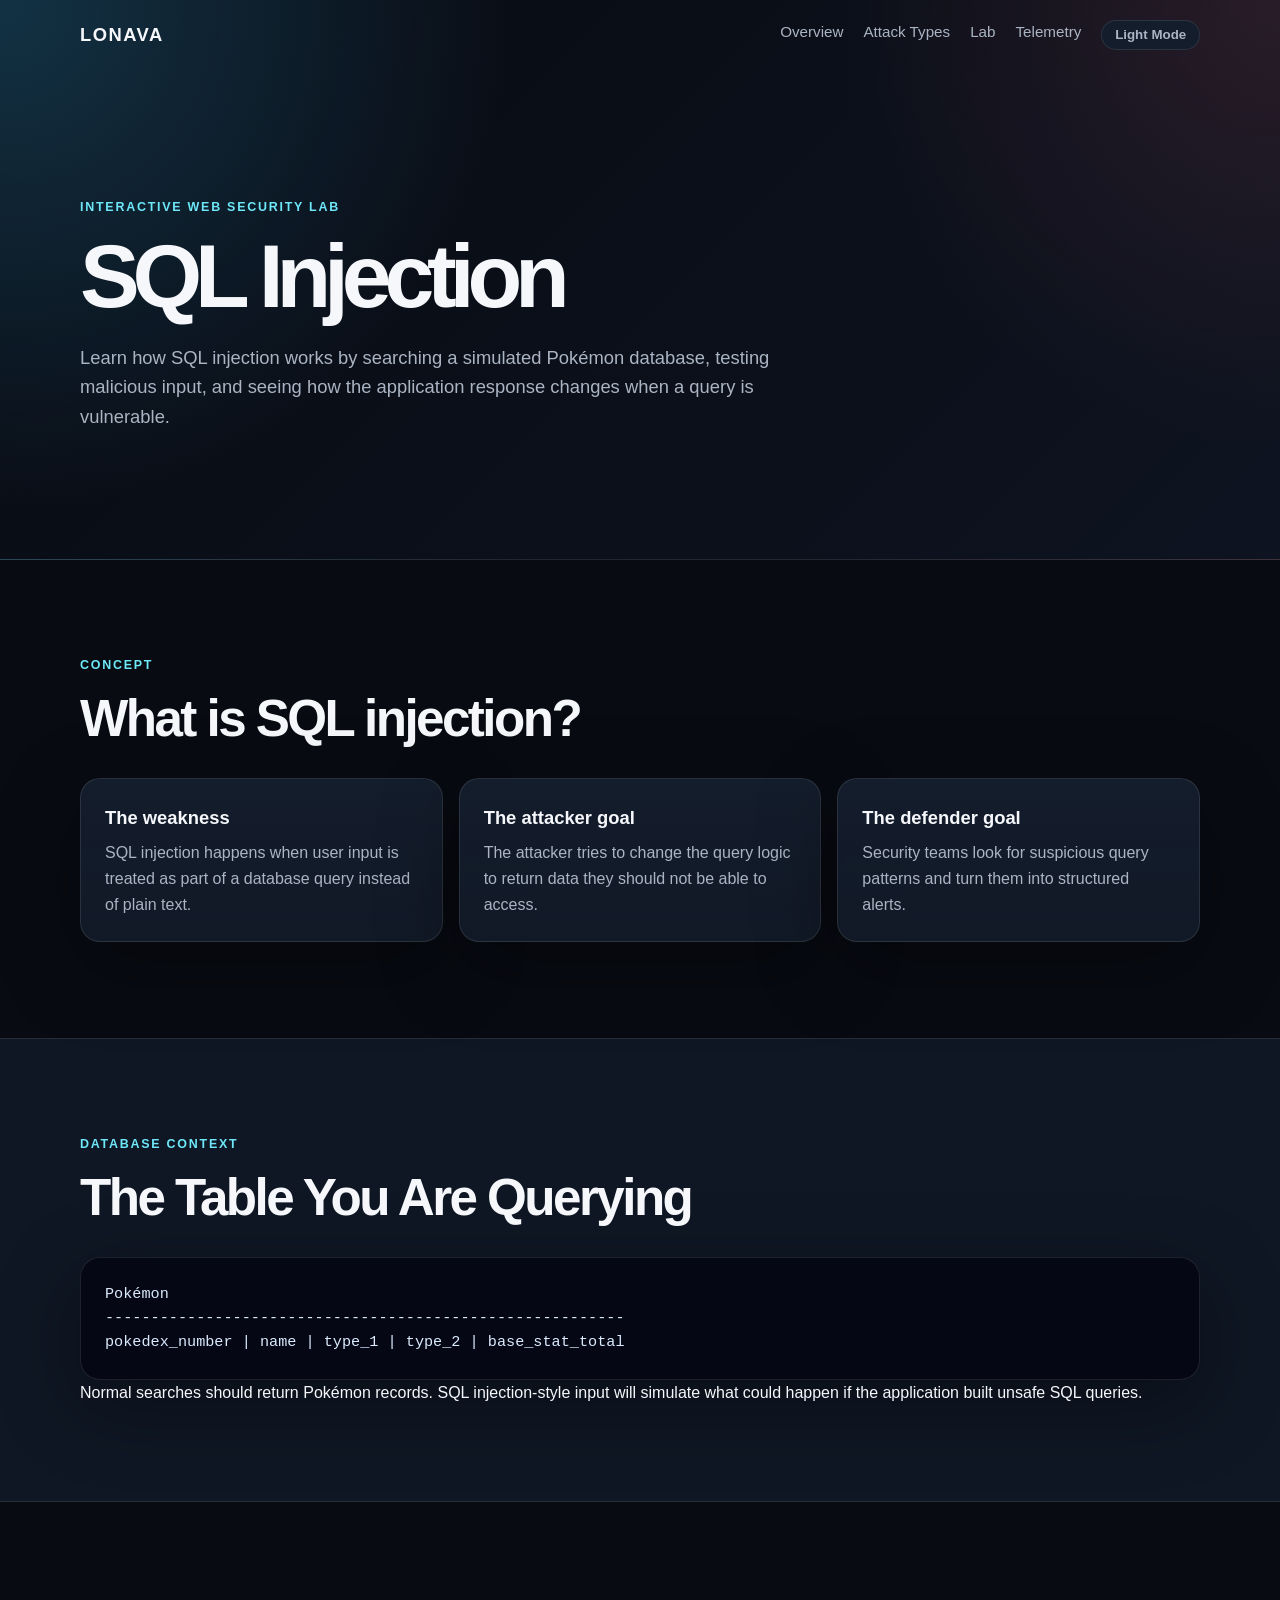
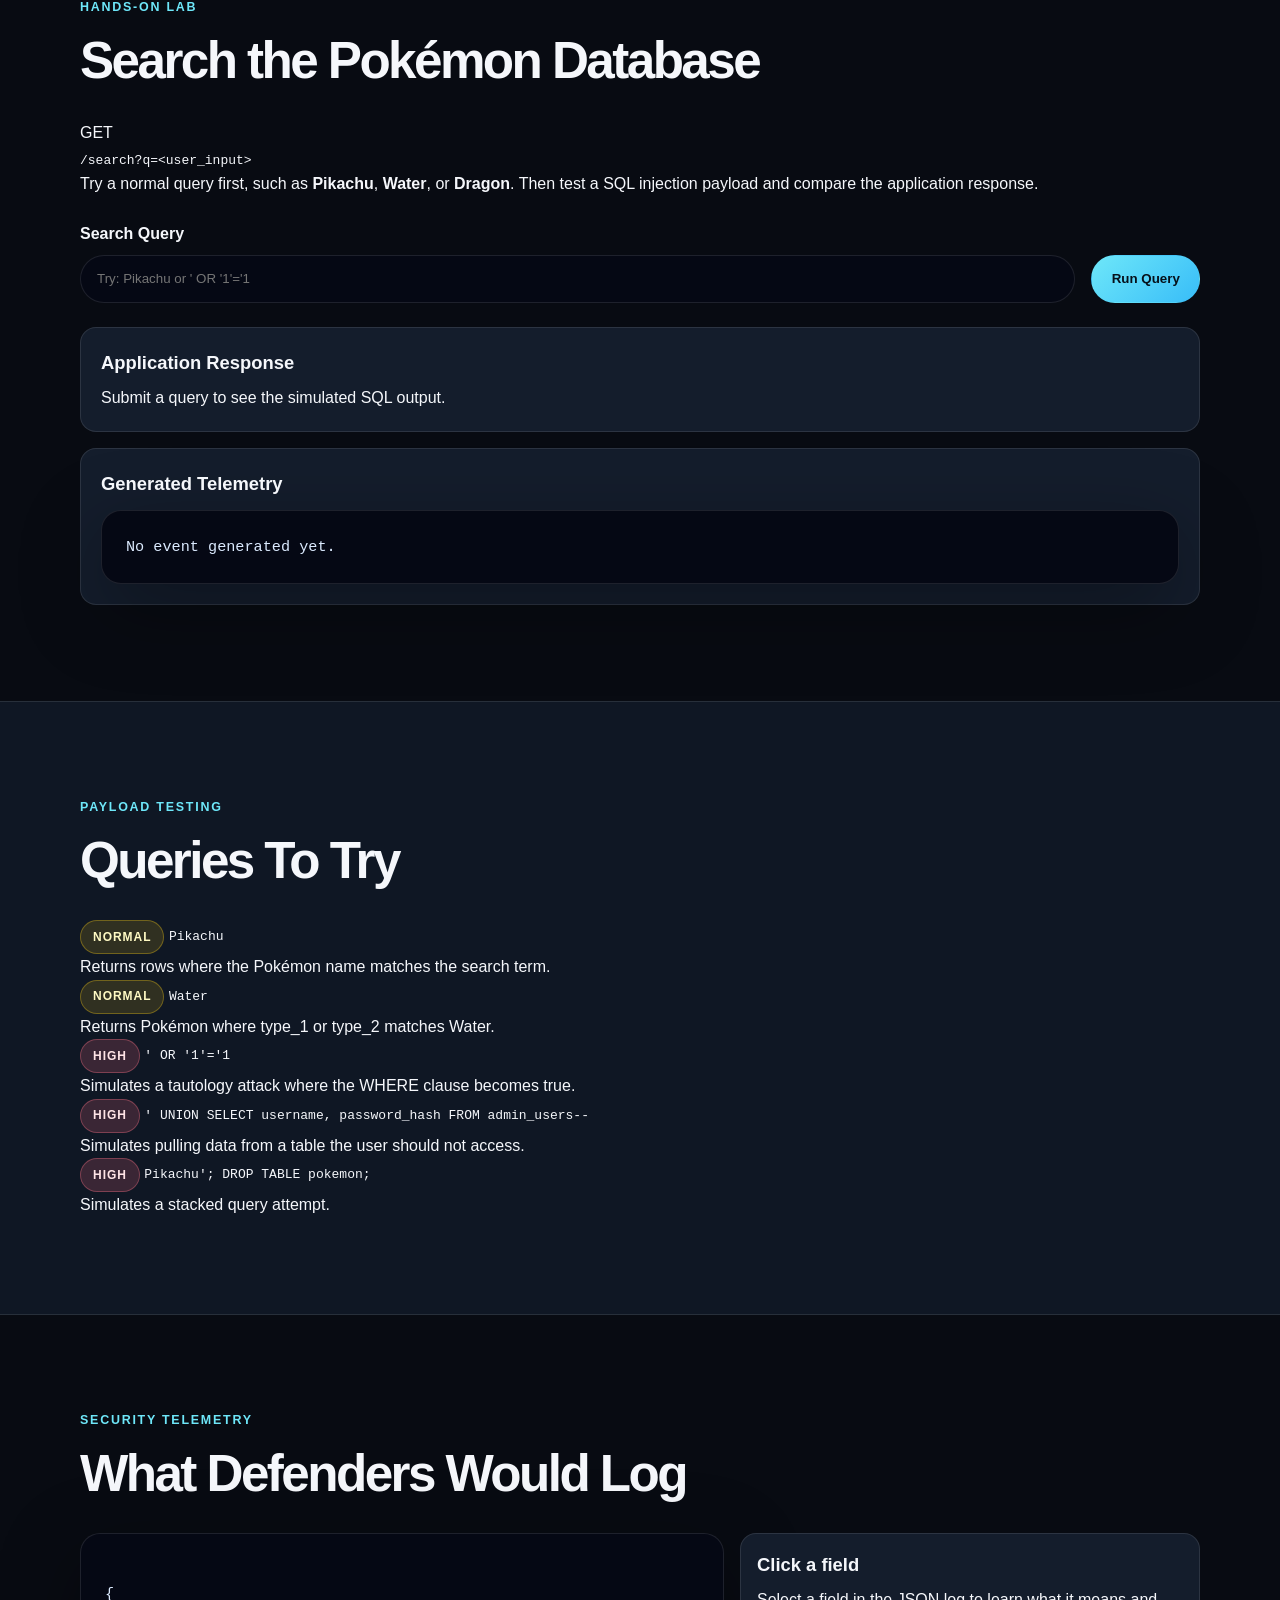
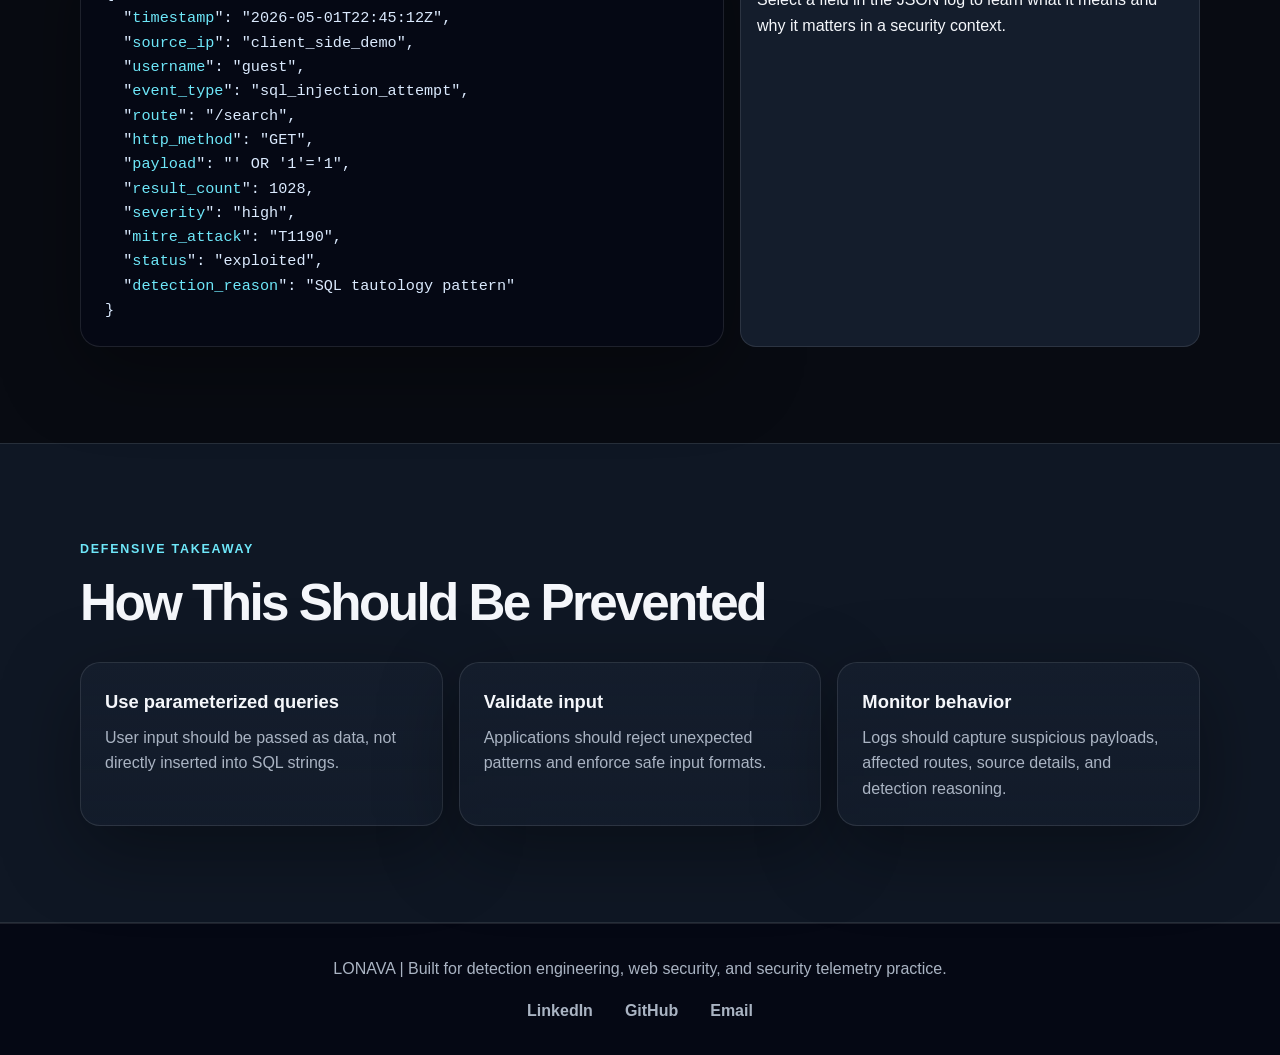
==== attacks/sql-injection.html @ 292afefc "fix: light mode changes for cards, site header and sql injection page" ====
<!DOCTYPE html>
<html lang="en">
<head>
  <meta charset="UTF-8" />
  <meta name="viewport" content="width=device-width, initial-scale=1.0" />
  <title>SQL Injection Lab</title>
  <link rel="stylesheet" href="../style.css" />
</head>
<body>
<header class="site-header attack-page-header">
  <nav class="navbar">
    <a class="logo" href="../index.html">LONAVA</a>

    <div class="nav-links">
      <a href="../index.html#overview">Overview</a>

      <div class="dropdown">
        <span class="dropdown-toggle">Attack Types</span>

        <div class="dropdown-menu">
          <a href="sql-injection.html">SQL Injection</a>
          <a href="xss.html">XSS</a>
          <a href="brute-force.html">Brute Force</a>
          <a href="path-traversal.html">Path Traversal</a>
        </div>
      </div>

      <a href="#lab">Lab</a>
      <a href="#telemetry">Telemetry</a>

      <button id="theme-toggle" class="theme-toggle" type="button">
        Light Mode
      </button>
    </div>
  </nav>

  <section class="hero attack-hero">
    <p class="eyebrow">Interactive Web Security Lab</p>
    <h1>SQL Injection</h1>
    <p class="hero-text">
      Learn how SQL injection works by searching a simulated Pokémon database, testing malicious input, and seeing how the application response changes when a query is vulnerable.
    </p>
  </section>
</header>

<main>
  <section class="section">
    <div class="section-heading">
      <p class="eyebrow">Concept</p>
      <h2>What is SQL injection?</h2>
    </div>

    <div class="card-grid three-columns">
      <article class="card">
        <h3>The weakness</h3>
        <p>
          SQL injection happens when user input is treated as part of a database query instead of plain text.
        </p>
      </article>

      <article class="card">
        <h3>The attacker goal</h3>
        <p>
          The attacker tries to change the query logic to return data they should not be able to access.
        </p>
      </article>

      <article class="card">
        <h3>The defender goal</h3>
        <p>
          Security teams look for suspicious query patterns and turn them into structured alerts.
        </p>
      </article>
    </div>
  </section>

  <section class="section dark-section">
    <div class="section-heading">
      <p class="eyebrow">Database Context</p>
      <h2>The Table You Are Querying</h2>
    </div>

    <pre class="code-block"><code>Pokémon 
---------------------------------------------------------
pokedex_number | name | type_1 | type_2 | base_stat_total</code></pre>

    <p class="panel-text">
      Normal searches should return Pokémon records. SQL injection-style input will simulate what could happen if the application built unsafe SQL queries.
    </p>
  </section>

  <section id="lab" class="section">
    <div class="section-heading">
      <p class="eyebrow">Hands-On Lab</p>
      <h2>Search the Pokémon Database</h2>
    </div>

    <div class="lab-panel interactive-lab">
      <div class="endpoint-card">
        <p class="endpoint-label">GET</p>
        <code>/search?q=&lt;user_input&gt;</code>
      </div>

      <p class="panel-text">
        Try a normal query first, such as <strong>Pikachu</strong>, <strong>Water</strong>, or <strong>Dragon</strong>. Then test a SQL injection payload and compare the application response.
      </p>

      <form id="sql-lab-form" class="lab-form">
        <label for="sql-input">Search Query</label>

        <div class="lab-input-row">
          <input id="sql-input" type="text" placeholder="Try: Pikachu or ' OR '1'='1" autocomplete="off" />
          <button class="button primary" type="submit">Run Query</button>
        </div>
      </form>

      <div class="lab-results">
        <div class="result-card">
          <h3>Application Response</h3>
          <p id="app-response">Submit a query to see the simulated SQL output.</p>
        </div>

        <div class="result-card">
          <h3>Generated Telemetry</h3>
          <pre class="code-block mini-code"><code id="generated-log">No event generated yet.</code></pre>
        </div>
      </div>
    </div>
  </section>

  <section id="payloads" class="section dark-section">
    <div class="section-heading">
      <p class="eyebrow">Payload Testing</p>
      <h2>Queries To Try</h2>
    </div>

    <div class="payload-grid">
      <div class="payload-card">
        <span class="severity medium">Normal</span>
        <code>Pikachu</code>
        <p>Returns rows where the Pokémon name matches the search term.</p>
      </div>

      <div class="payload-card">
        <span class="severity medium">Normal</span>
        <code>Water</code>
        <p>Returns Pokémon where type_1 or type_2 matches Water.</p>
      </div>

      <div class="payload-card">
        <span class="severity high">High</span>
        <code>' OR '1'='1</code>
        <p>Simulates a tautology attack where the WHERE clause becomes true.</p>
      </div>

      <div class="payload-card">
        <span class="severity high">High</span>
        <code>' UNION SELECT username, password_hash FROM admin_users--</code>
        <p>Simulates pulling data from a table the user should not access.</p>
      </div>

      <div class="payload-card">
        <span class="severity high">High</span>
        <code>Pikachu'; DROP TABLE pokemon;</code>
        <p>Simulates a stacked query attempt.</p>
      </div>
    </div>
  </section>

  <section id="telemetry" class="section">
    <div class="section-heading">
      <p class="eyebrow">Security Telemetry</p>
      <h2>What Defenders Would Log</h2>
    </div>

    <div class="interactive-log">
  <pre class="code-block"><code id="log-view">
{
  "<span class="log-field" data-field="timestamp">timestamp</span>": "2026-05-01T22:45:12Z",
  "<span class="log-field" data-field="source_ip">source_ip</span>": "client_side_demo",
  "<span class="log-field" data-field="username">username</span>": "guest",
  "<span class="log-field" data-field="event_type">event_type</span>": "sql_injection_attempt",
  "<span class="log-field" data-field="route">route</span>": "/search",
  "<span class="log-field" data-field="http_method">http_method</span>": "GET",
  "<span class="log-field" data-field="payload">payload</span>": "' OR '1'='1",
  "<span class="log-field" data-field="result_count">result_count</span>": 1028,
  "<span class="log-field" data-field="severity">severity</span>": "high",
  "<span class="log-field" data-field="mitre_attack">mitre_attack</span>": "T1190",
  "<span class="log-field" data-field="status">status</span>": "exploited",
  "<span class="log-field" data-field="detection_reason">detection_reason</span>": "SQL tautology pattern"
}
</code></pre>

  <div class="log-explainer">
    <h3 id="field-title">Click a field</h3>
    <p id="field-description">
      Select a field in the JSON log to learn what it means and why it matters in a security context.
    </p>
  </div>
</div>
</section>

  <section class="section dark-section">
    <div class="section-heading">
      <p class="eyebrow">Defensive Takeaway</p>
      <h2>How This Should Be Prevented</h2>
    </div>

    <div class="card-grid three-columns">
      <article class="card">
        <h3>Use parameterized queries</h3>
        <p>
          User input should be passed as data, not directly inserted into SQL strings.
        </p>
      </article>

      <article class="card">
        <h3>Validate input</h3>
        <p>
          Applications should reject unexpected patterns and enforce safe input formats.
        </p>
      </article>

      <article class="card">
        <h3>Monitor behavior</h3>
        <p>
          Logs should capture suspicious payloads, affected routes, source details, and detection reasoning.
        </p>
      </article>
    </div>
  </section>
</main>

  <footer class="footer">
    <div class="footer-content">
      <p>LONAVA | Built for detection engineering, web security, and security telemetry practice.</p>

      <div class="footer-links">
        <a href="https://www.linkedin.com/in/YOUR-LINKEDIN" target="_blank">LinkedIn</a>
        <a href="https://github.com/YOUR-GITHUB" target="_blank">GitHub</a>
        <a href="mailto:YOUR-EMAIL@example.com">Email</a>
      </div>
    </div>
  </footer>
<script src="../data/pokemon-db.js"></script>
<script src="../js/sql-injection.js"></script>
<script src="../js/theme-toggle.js"></script>
</body>
</html>
---- style.css ----
/*
  PJMSCode GitHub Pages Stylesheet
  This file controls the visual design for the static project website.
  Place this file in the same folder as index.html and name it style.css.
*/

:root {
  --bg-main: #080b12;
  --bg-section: #0f1724;
  --bg-card: #141d2c;
  --bg-card-soft: #192437;
  --text-main: #f5f7fb;
  --text-muted: #aab4c3;
  --accent: #6ee7f9;
  --accent-strong: #38bdf8;
  --danger: #fb7185;
  --warning: #facc15;
  --success: #4ade80;
  --border: rgba(255, 255, 255, 0.1);
  --shadow: 0 24px 80px rgba(0, 0, 0, 0.35);
}

* {
  box-sizing: border-box;
  margin: 0;
  padding: 0;
}

html {
  scroll-behavior: smooth;
}

body {
  font-family: Inter, Arial, sans-serif;
  background: var(--bg-main);
  color: var(--text-main);
  line-height: 1.6;
}

a {
  color: inherit;
  text-decoration: none;
}

.site-header {
  background:
    radial-gradient(circle at top left, rgba(56, 189, 248, 0.22), transparent 32rem),
    radial-gradient(circle at top right, rgba(251, 113, 133, 0.12), transparent 28rem),
    linear-gradient(135deg, #080b12 0%, #0d1320 100%);
  border-bottom: 1px solid var(--border);
}

.navbar {
  width: min(1120px, calc(100% - 2rem));
  margin: 0 auto;
  padding: 1.25rem 0;
  display: flex;
  align-items: center;
  justify-content: space-between;
}

.logo {
  font-size: 1.15rem;
  font-weight: 800;
  letter-spacing: 0.08em;
}

.nav-links {
  display: flex;
  gap: 1.25rem;
  color: var(--text-muted);
  font-size: 0.95rem;
}

.nav-links a {
  transition: color 0.2s ease;
}

.nav-links a:hover {
  color: var(--accent);
}

/* Dropdown container */
.dropdown {
  position: relative;
  cursor: pointer;
}

/* The visible text */
.dropdown-toggle {
  color: var(--text-muted);
  font-size: 0.95rem;
  transition: color 0.2s ease;
}

.dropdown:hover .dropdown-toggle {
  color: var(--accent);
}

/* Hidden menu */
.dropdown-menu {
  position: absolute;
  top: 120%;
  left: 0;
  background: var(--bg-card);
  border: 1px solid var(--border);
  border-radius: 0.75rem;
  box-shadow: var(--shadow);
  padding: 0.5rem 0;
  min-width: 200px;

  opacity: 0;
  pointer-events: none;
  transform: translateY(10px);
  transition: all 0.2s ease;
}

/* Show on hover */
.dropdown:hover .dropdown-menu {
  opacity: 1;
  pointer-events: auto;
  transform: translateY(0);
}

/* Links inside dropdown */
.dropdown-menu a {
  display: block;
  padding: 0.6rem 1rem;
  color: var(--text-muted);
  transition: background 0.2s ease, color 0.2s ease;
}

.dropdown-menu a:hover {
  background: var(--bg-card-soft);
  color: var(--accent);
}

.lab-form {
  margin-top: 1.5rem;
}

.lab-form label {
  display: block;
  margin-bottom: 0.5rem;
  color: var(--text-main);
  font-weight: 700;
}

.lab-input-row {
  display: flex;
  gap: 1rem;
}

.lab-input-row input {
  flex: 1;
  padding: 0.9rem 1rem;
  border-radius: 999px;
  border: 1px solid var(--border);
  background: #050814;
  color: var(--text-main);
}

.lab-results {
  display: grid;
  grid-template-columns: 1fr 1.4fr;
  gap: 1rem;
  margin-top: 1.5rem;
}

.result-card {
  padding: 1.25rem;
  border: 1px solid var(--border);
  border-radius: 1rem;
  background: var(--bg-card);
}

.lab-results {
  display: flex;
  flex-direction: column;
  gap: 1rem;
  margin-top: 1.5rem;
}

.result-card {
  padding: 1.25rem;
  border: 1px solid var(--border);
  border-radius: 1rem;
  background: var(--bg-card);
}

.result-card:first-child {
  max-height: 32rem;
  overflow-y: auto;
}

.fake-query {
  margin: 1rem 0;
  padding: 0.85rem 1rem;
  border-radius: 0.75rem;
  background: #050814;
  color: #dbeafe;
  font-family: Consolas, Monaco, monospace;
  font-size: 0.9rem;
  overflow-x: auto;
}

.sql-output {
  margin-top: 1rem;
  overflow-x: auto;
}

.sql-table-name {
  color: var(--accent);
  font-weight: 700;
  margin-bottom: 0.5rem;
}

.sql-output table {
  width: 100%;
  border-collapse: collapse;
  font-size: 0.9rem;
}

.sql-output th,
.sql-output td {
  padding: 0.75rem;
  border: 1px solid var(--border);
  text-align: left;
}

.sql-output th {
  color: var(--accent);
  background: #050814;
}

.sql-output td {
  color: var(--text-muted);
}

.vulnerable-response {
  padding: 1rem;
  border: 1px solid rgba(251, 113, 133, 0.35);
  border-radius: 1rem;
  background: rgba(251, 113, 133, 0.08);
}

.vulnerable-response h3 {
  color: var(--danger);
}

.mini-code {
  margin-top: 0.75rem;
  box-shadow: none;
}

@media (max-width: 700px) {
  .lab-input-row,
  .lab-results {
    grid-template-columns: 1fr;
    flex-direction: column;
  }
}

.hero {
  width: min(1120px, calc(100% - 2rem));
  margin: 0 auto;
  padding: 8rem 0 6rem;
}

.eyebrow {
  color: var(--accent);
  font-weight: 700;
  text-transform: uppercase;
  letter-spacing: 0.14em;
  font-size: 0.78rem;
  margin-bottom: 1rem;
}

h1 {
  max-width: 900px;
  font-size: clamp(2.7rem, 7vw, 5.8rem);
  line-height: 0.95;
  letter-spacing: -0.08em;
  margin-bottom: 1.5rem;
}

h2 {
  font-size: clamp(2rem, 4vw, 3.2rem);
  line-height: 1.05;
  letter-spacing: -0.05em;
}

h3 {
  font-size: 1.15rem;
  margin-bottom: 0.5rem;
}

.hero-text {
  max-width: 720px;
  color: var(--text-muted);
  font-size: 1.15rem;
  margin-bottom: 2rem;
}

.hero-buttons {
  display: flex;
  flex-wrap: wrap;
  gap: 1rem;
}

.button {
  display: inline-flex;
  align-items: center;
  justify-content: center;
  min-height: 3rem;
  padding: 0.85rem 1.2rem;
  border-radius: 999px;
  font-weight: 700;
  border: 1px solid var(--border);
  transition: transform 0.2s ease, border-color 0.2s ease, background 0.2s ease;
}

.button:hover {
  transform: translateY(-2px);
}

.button.primary {
  color: #06101a;
  background: linear-gradient(135deg, var(--accent), var(--accent-strong));
  border-color: transparent;
}

.button.secondary {
  color: var(--text-main);
  background: rgba(255, 255, 255, 0.05);
}

.section {
  width: min(1120px, calc(100% - 2rem));
  margin: 0 auto;
  padding: 6rem 0;
}

.dark-section {
  width: 100%;
  padding-left: max(1rem, calc((100% - 1120px) / 2));
  padding-right: max(1rem, calc((100% - 1120px) / 2));
  background: var(--bg-section);
  border-top: 1px solid var(--border);
  border-bottom: 1px solid var(--border);
}

.section-heading {
  max-width: 760px;
  margin-bottom: 2rem;
}

.card-grid {
  display: grid;
  gap: 1rem;
}

.three-columns {
  grid-template-columns: repeat(3, 1fr);
}

.card,
.attack-item,
.pipeline-step,
.code-block {
  background: linear-gradient(180deg, var(--bg-card), rgba(20, 29, 44, 0.8));
  border: 1px solid var(--border);
  border-radius: 1.25rem;
  box-shadow: var(--shadow);
}

.card {
  padding: 1.5rem;
}

.card p,
.attack-item p,
.pipeline-step p {
  color: var(--text-muted);
}

.attack-list {
  display: grid;
  gap: 1rem;
}

.attack-item {
  display: grid;
  grid-template-columns: 6.5rem 1fr;
  gap: 1.25rem;
  align-items: start;
  padding: 1.25rem;
}


.severity {
  display: inline-flex;
  align-items: center;
  justify-content: center;
  border-radius: 999px;
  padding: 0.4rem 0.75rem;
  font-size: 0.75rem;
  font-weight: 800;
  text-transform: uppercase;
  letter-spacing: 0.08em;
}

.severity.high {
  color: #ffe4e6;
  background: rgba(251, 113, 133, 0.18);
  border: 1px solid rgba(251, 113, 133, 0.35);
}

.severity.medium {
  color: #fef9c3;
  background: rgba(250, 204, 21, 0.14);
  border: 1px solid rgba(250, 204, 21, 0.32);
}

.code-block {
  overflow-x: auto;
  padding: 1.5rem;
  color: #dbeafe;
  background: #050814;
}

.code-block code {
  font-family: Consolas, Monaco, monospace;
  font-size: 0.95rem;
}

.pipeline {
  display: grid;
  grid-template-columns: repeat(4, 1fr);
  gap: 1rem;
}

.pipeline-step {
  padding: 1.4rem;
}

.pipeline-step span {
  display: inline-flex;
  align-items: center;
  justify-content: center;
  width: 2.25rem;
  height: 2.25rem;
  margin-bottom: 1rem;
  border-radius: 50%;
  color: #06101a;
  background: var(--accent);
  font-weight: 900;
}

.footer {
  border-top: 1px solid var(--border);
  color: var(--text-muted);
  text-align: center;
  padding: 2rem 1rem;
  background: #050814;
}

.footer-content {
  display: flex;
  flex-direction: column;
  align-items: center;
  justify-content: center;
  gap: 1rem;
}

.footer-links {
  display: flex;
  text-align: center;
  justify-content: center;
  align-items: center;
  gap: 2rem;
  width: 100%;
}

.footer-links a {
  color: var(--text-muted);
  font-weight: 600;
  transition: color 0.2s ease;
}

.footer-links a:hover {
  color: var(--accent);
}

.interactive-log {
  display: grid;
  grid-template-columns: 1.4fr 1fr;
  gap: 1rem;
}

.log-field {
  color: var(--accent);
  cursor: pointer;
  transition: color 0.2s ease;
}

.log-field:hover {
  color: white;
}

.log-explainer {
  padding: 1rem;
  border: 1px solid var(--border);
  border-radius: 1rem;
  background: var(--bg-card);
}

.log-explainer h3 {
  margin-bottom: 0.5rem;
}

@media (max-width: 800px) {
  .interactive-log {
    grid-template-columns: 1fr;
  }
}

@media (max-width: 900px) {
  .three-columns,
  .pipeline {
    grid-template-columns: 1fr 1fr;
  }

  .hero {
    padding-top: 5rem;
  }
}

@media (max-width: 640px) {
  .navbar {
    align-items: flex-start;
    flex-direction: column;
    gap: 1rem;
  }

  .nav-links {
    flex-wrap: wrap;
  }

  .three-columns,
  .pipeline {
    grid-template-columns: 1fr;
  }

  .attack-item {
    grid-template-columns: 1fr;
  }

  h1 {
    letter-spacing: -0.05em;
  }
}



/* Light mode overrides */
body.light-mode .site-header {
  background:
    radial-gradient(circle at top left, rgba(56, 189, 248, 0.12), transparent 32rem),
    radial-gradient(circle at top right, rgba(251, 113, 133, 0.08), transparent 28rem),
    linear-gradient(135deg, #f5f7fb 0%, #eaf0f8 100%);
  border-bottom: 1px solid var(--border);
}

body.light-mode .card,
body.light-mode .attack-item,
body.light-mode .pipeline-step,
body.light-mode .code-block {
  background: linear-gradient(180deg, #ffffff, #f5f7fb);
  border: 1px solid var(--border);
  box-shadow: var(--shadow);
}


body.light-mode {
  --bg-main: #f5f7fb;
  --bg-section: #eaf0f8;
  --bg-card: #ffffff;
  --bg-card-soft: #edf3fb;
  --text-main: #0f1724;
  --text-muted: #425166;
  --border: rgba(15, 23, 36, 0.14);
  --shadow: 0 18px 60px rgba(15, 23, 36, 0.12);
}

.theme-toggle {
  border: 1px solid var(--border);
  border-radius: 999px;
  padding: 0.4rem 0.8rem;
  background: var(--bg-card);
  color: var(--text-muted);
  font-weight: 700;
  cursor: pointer;
  transition: color 0.2s ease, background 0.2s ease, transform 0.2s ease;
}

.theme-toggle:hover {
  color: var(--accent);
  transform: translateY(-1px);
}
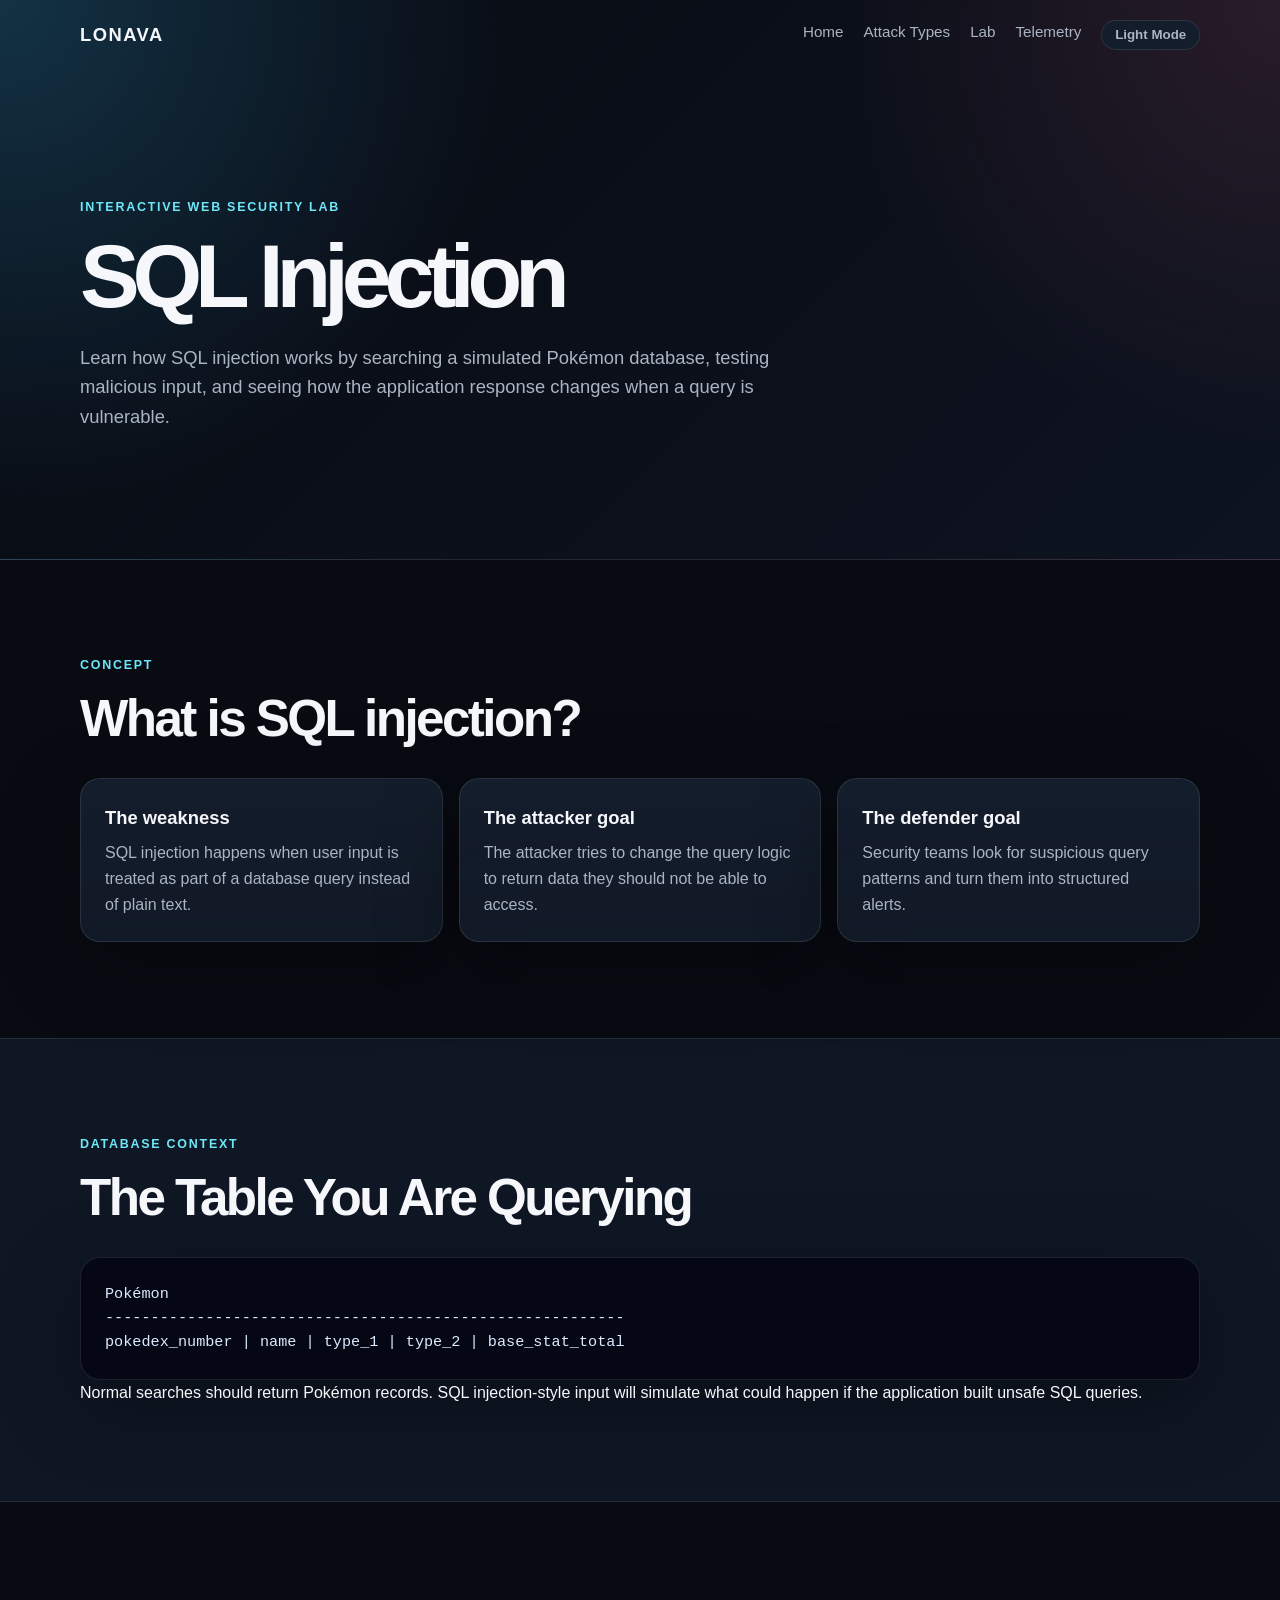
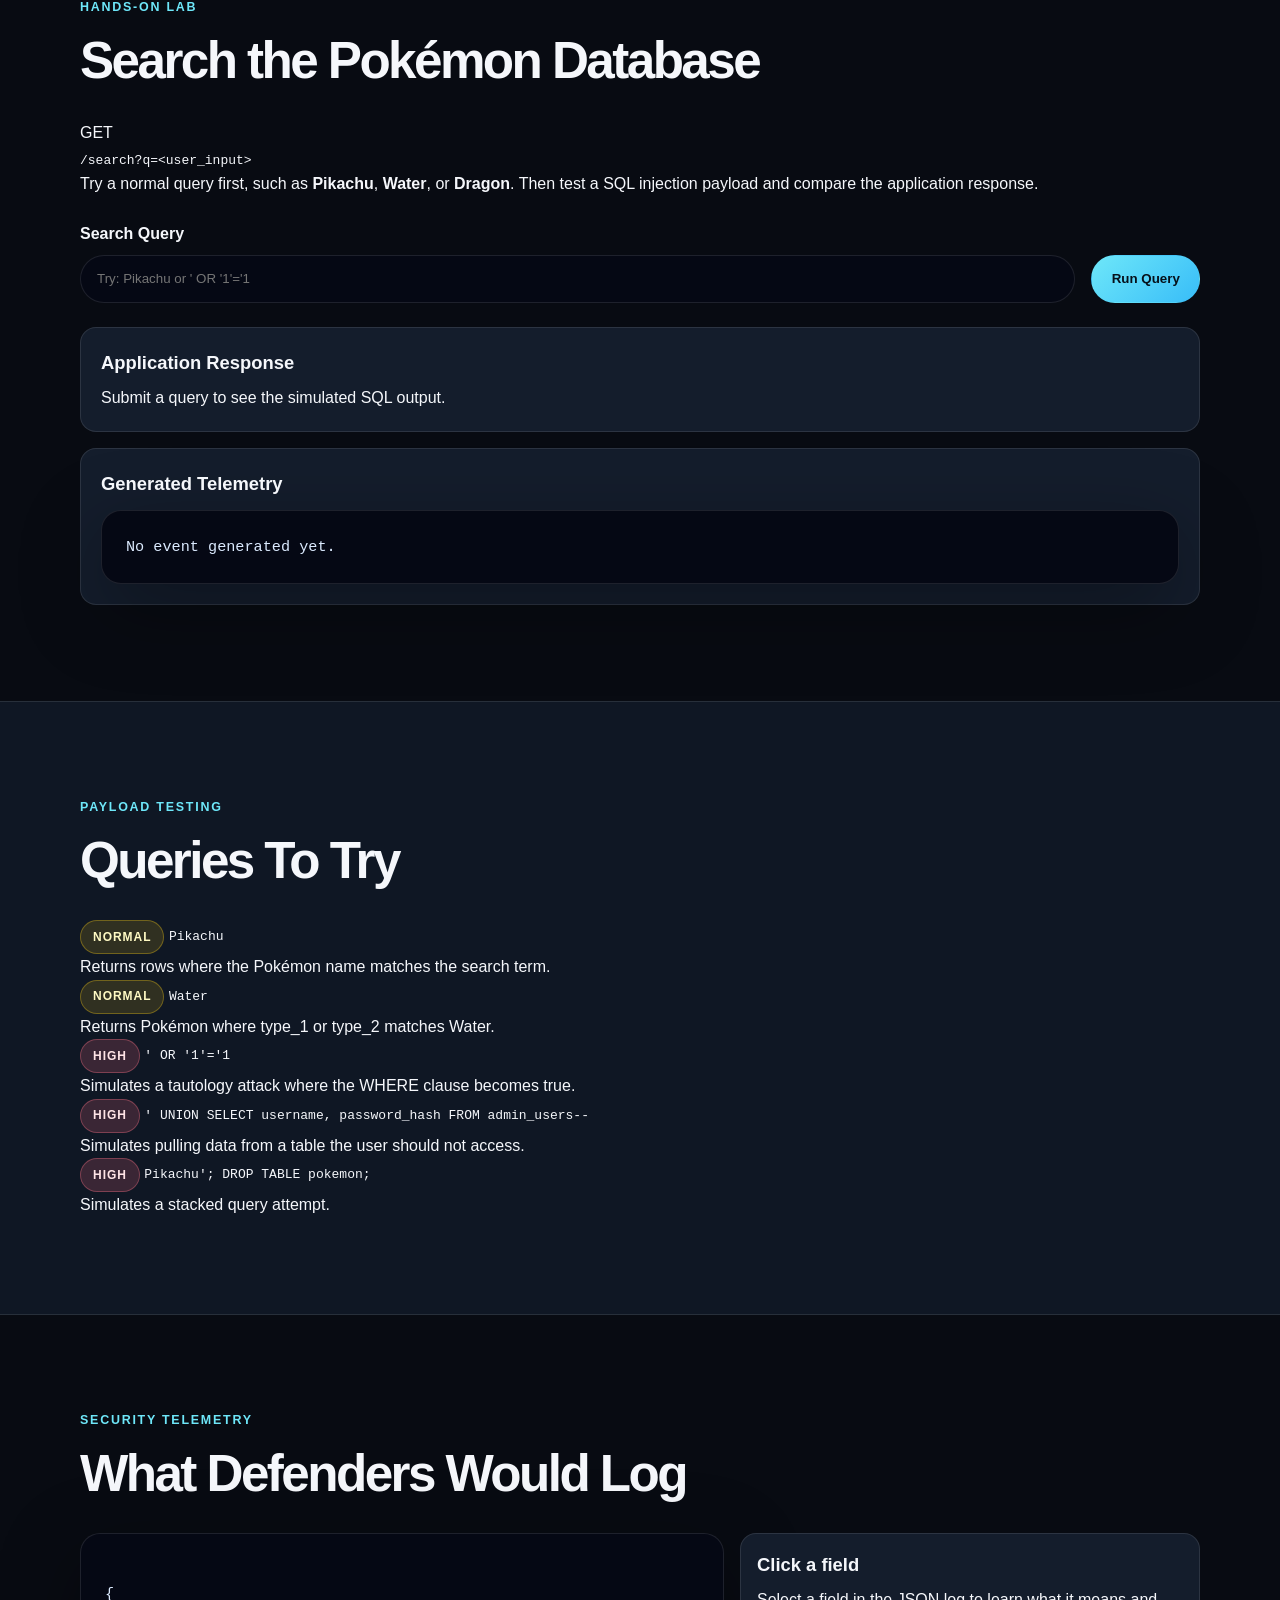
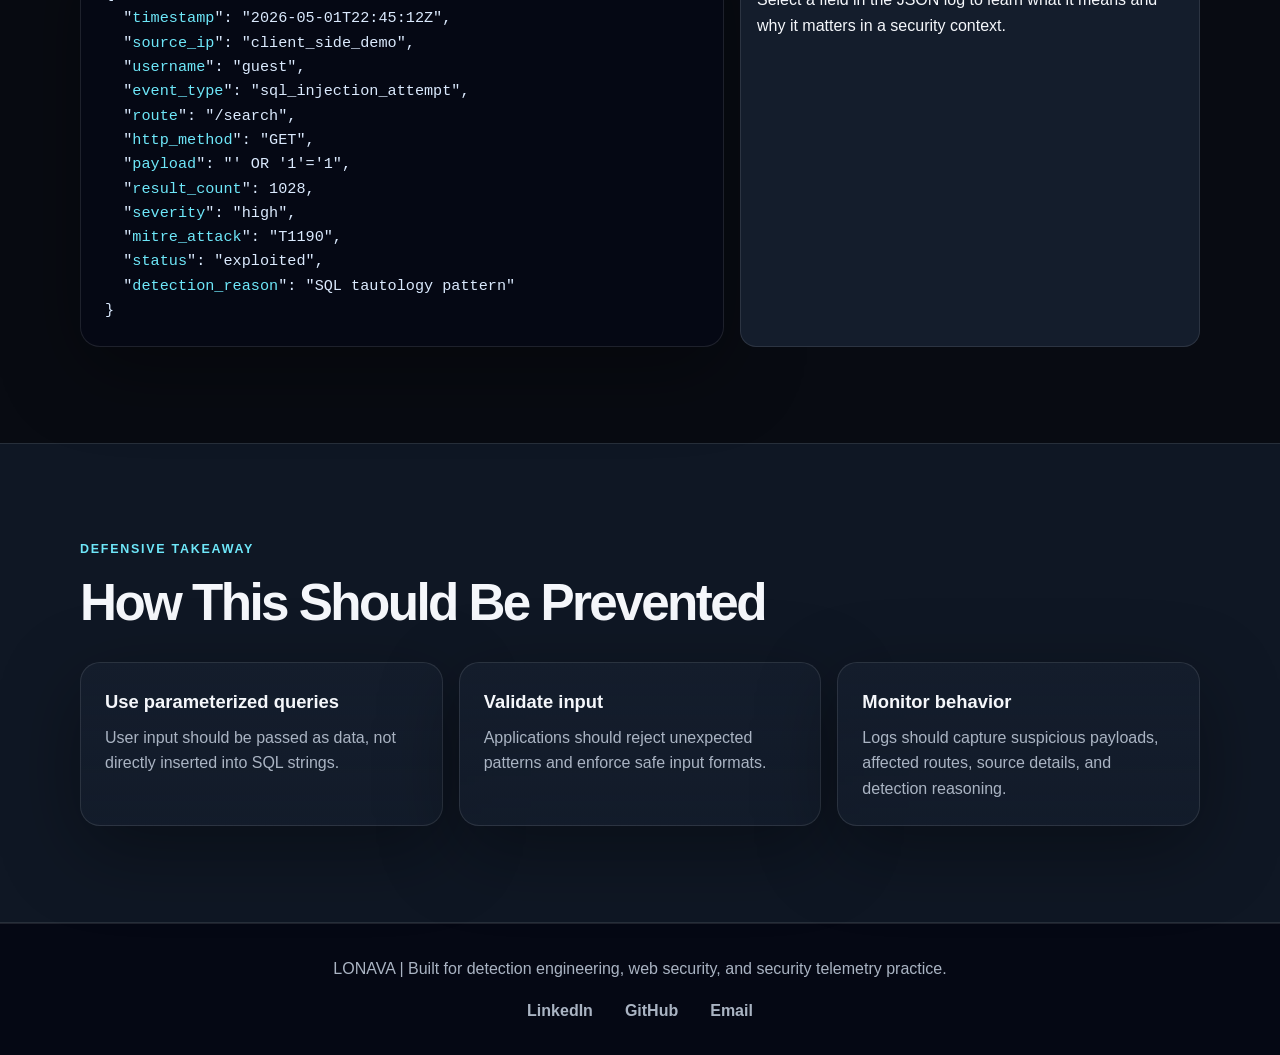
==== commit a4720a89: "fix: added more changes to light more for better legibility" ====
--- a/attacks/sql-injection.html
+++ b/attacks/sql-injection.html
@@ -12,7 +12,7 @@
     <a class="logo" href="../index.html">LONAVA</a>
 
     <div class="nav-links">
-      <a href="../index.html#overview">Overview</a>
+      <a href="../index.html">Home</a>
 
       <div class="dropdown">
         <span class="dropdown-toggle">Attack Types</span>
--- a/style.css
+++ b/style.css
@@ -12,6 +12,7 @@
   --text-main: #f5f7fb;
   --text-muted: #aab4c3;
   --accent: #6ee7f9;
+  --lightmode-accent: #007485;
   --accent-strong: #38bdf8;
   --danger: #fb7185;
   --warning: #facc15;
@@ -581,7 +582,20 @@
   box-shadow: var(--shadow);
 }
 
-
+body.light-mode .eyebrow,
+body.light-mode .sql-table-name{
+ color: #007485;
+}
+
+body.light-mode .log-field {
+  color: var(--lightmode-accent);
+  cursor: pointer;
+  transition: color 0.2s ease;
+}
+
+body.light-mode .code-block {
+  color: #050814;
+}
 body.light-mode {
   --bg-main: #f5f7fb;
   --bg-section: #eaf0f8;
@@ -593,6 +607,49 @@
   --shadow: 0 18px 60px rgba(15, 23, 36, 0.12);
 }
 
+body.light-mode .footer {
+  background: #eaf0f8;
+  color: var(--text-muted);
+  border-top: 1px solid var(--border);
+}
+
+body.light-mode .footer-links a:hover {
+  color: var(--lightmode-accent);
+}
+
+body.light-mode .footer {
+  background: linear-gradient(180deg, #eaf0f8, #f5f7fb);
+}
+
+body.light-mode .severity.medium {
+  color: #5b5000;
+  background: rgba(250, 204, 21, 0.14);
+  border: 1px solid rgba(250, 204, 21, 0.32);
+}
+
+body.light-mode .severity.high {
+  color: #610000;
+  background: rgba(251, 113, 133, 0.18);
+  border: 1px solid rgba(251, 113, 133, 0.35);
+}
+
+body.light-mode .lab-input-row input {
+  background: #ffffff;
+  color: var(--text-main);
+  border: 1px solid var(--border);
+}
+
+body.light-mode .fake-query {
+  background: #f1f5f9;
+  color: #0f1724;
+  border: 1px solid var(--border);
+}
+
+body.light-mode .sql-output th {
+  color: var(--lightmode-accent);
+  background: #f1f5f9;
+}
+
 .theme-toggle {
   border: 1px solid var(--border);
   border-radius: 999px;
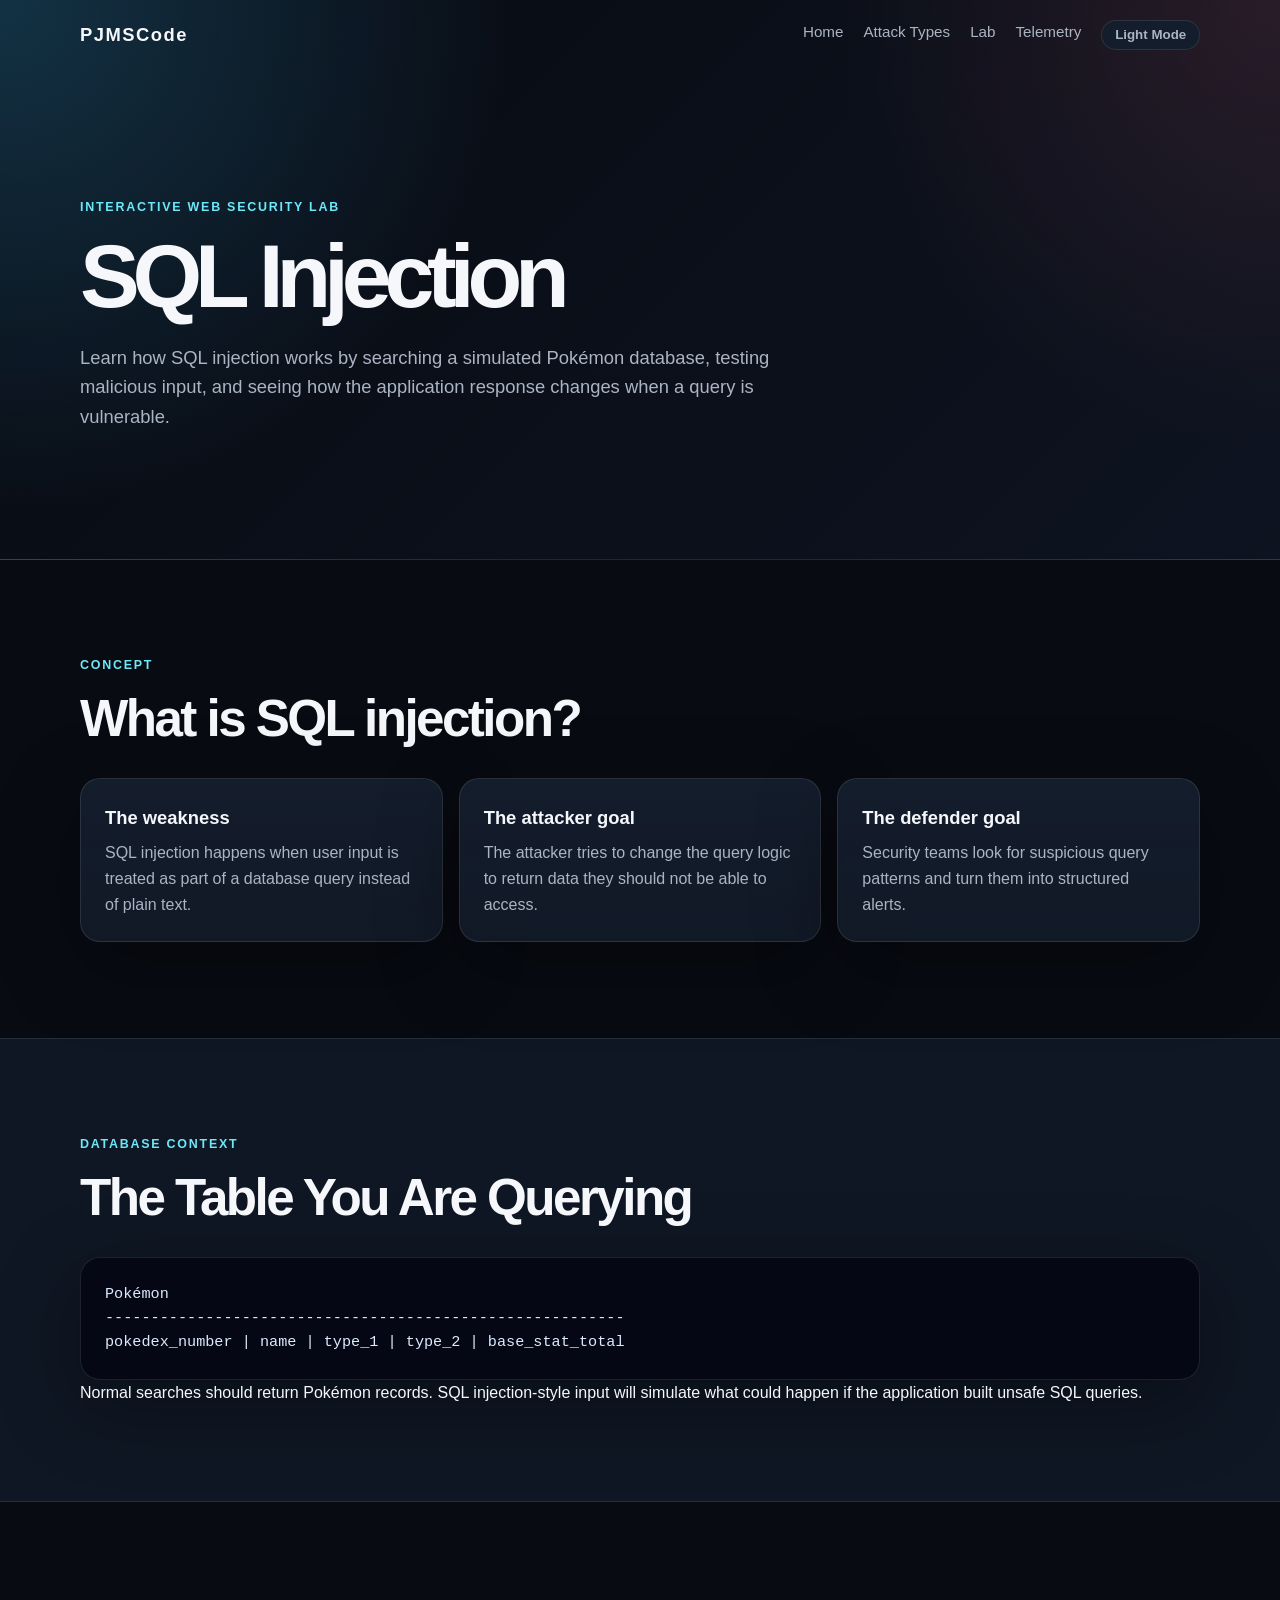
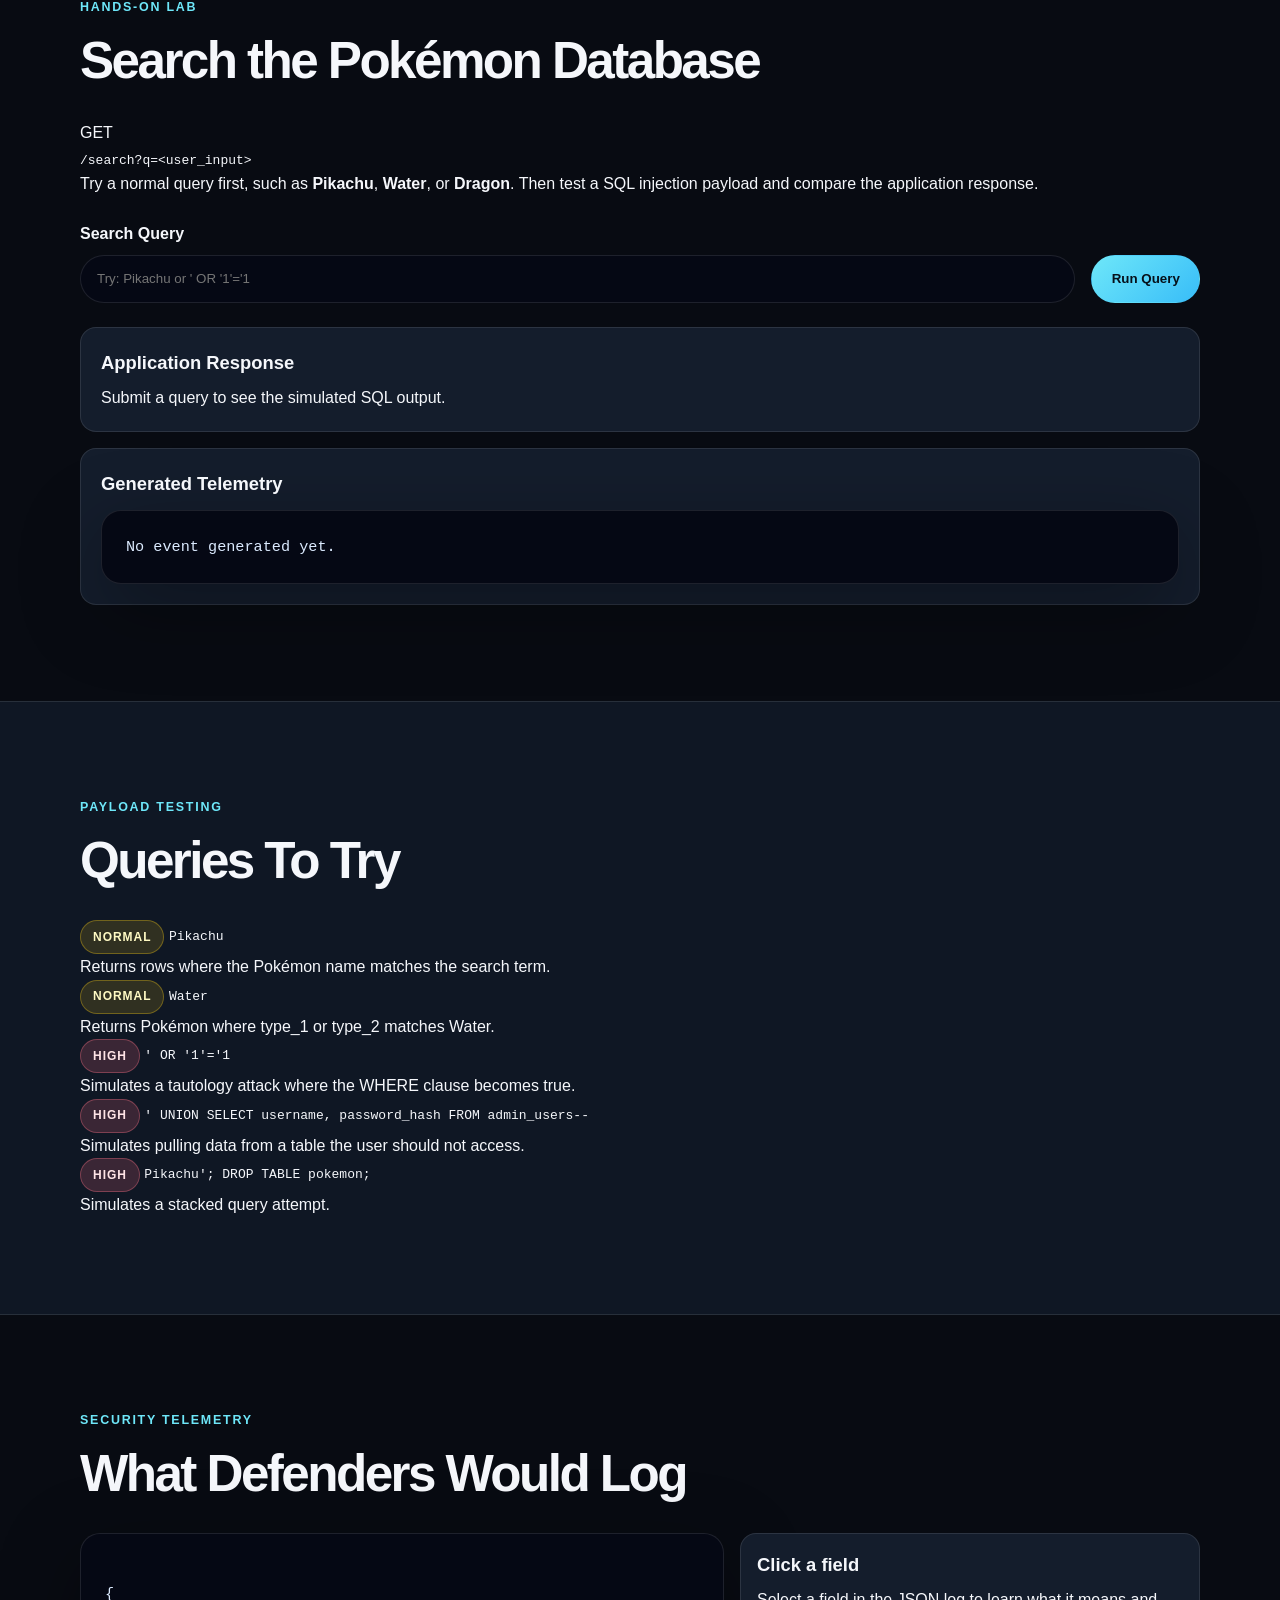
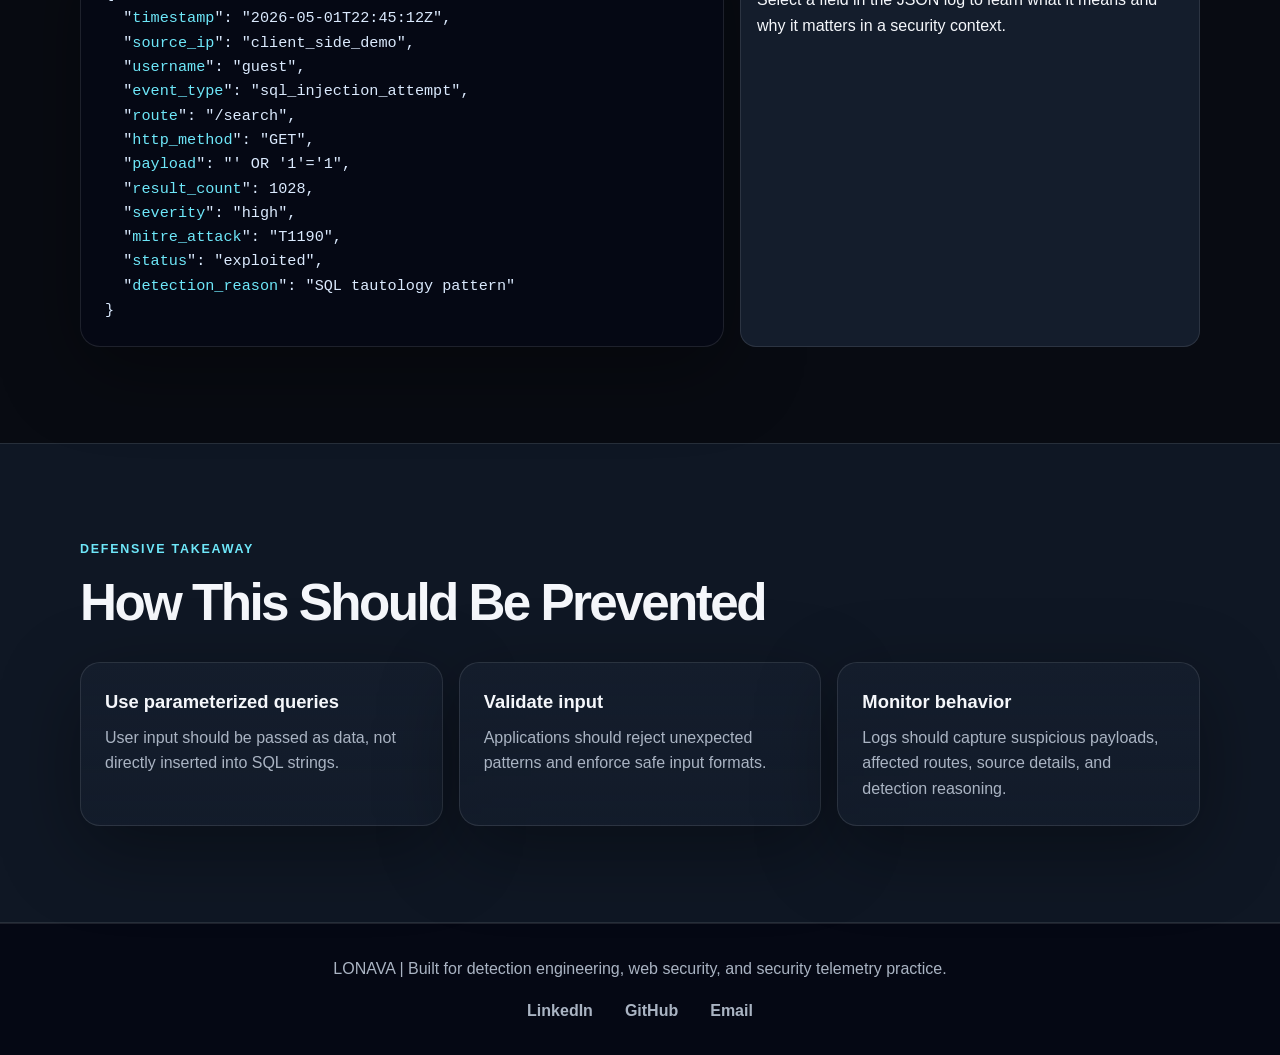
==== commit 18937783: "fix: forgot the semicolon" ====
--- a/attacks/sql-injection.html
+++ b/attacks/sql-injection.html
@@ -9,7 +9,7 @@
 <body>
 <header class="site-header attack-page-header">
   <nav class="navbar">
-    <a class="logo" href="../index.html">LONAVA</a>
+    <a class="logo" href="../index.html">PJMSCode</a>
 
     <div class="nav-links">
       <a href="../index.html">Home</a>
--- a/style.css
+++ b/style.css
@@ -664,4 +664,4 @@
 .theme-toggle:hover {
   color: var(--accent);
   transform: translateY(-1px);
-}+};
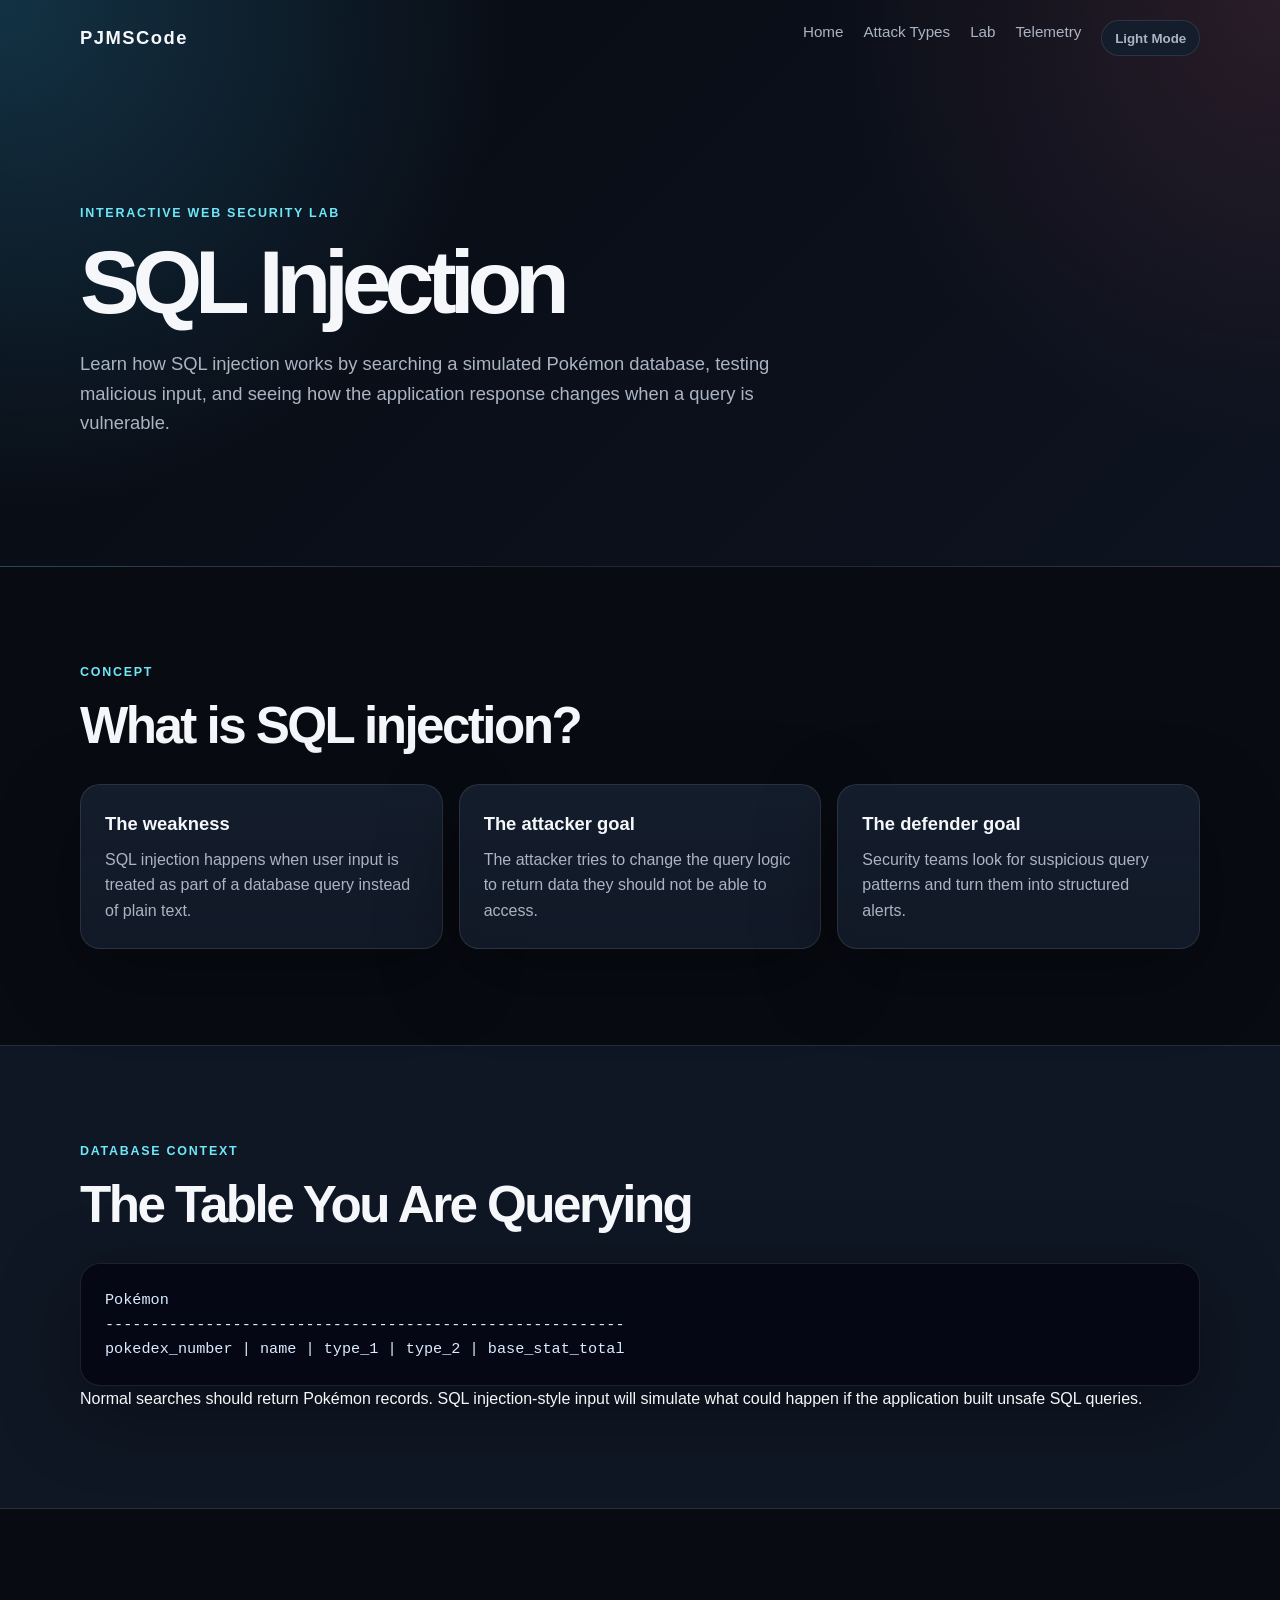
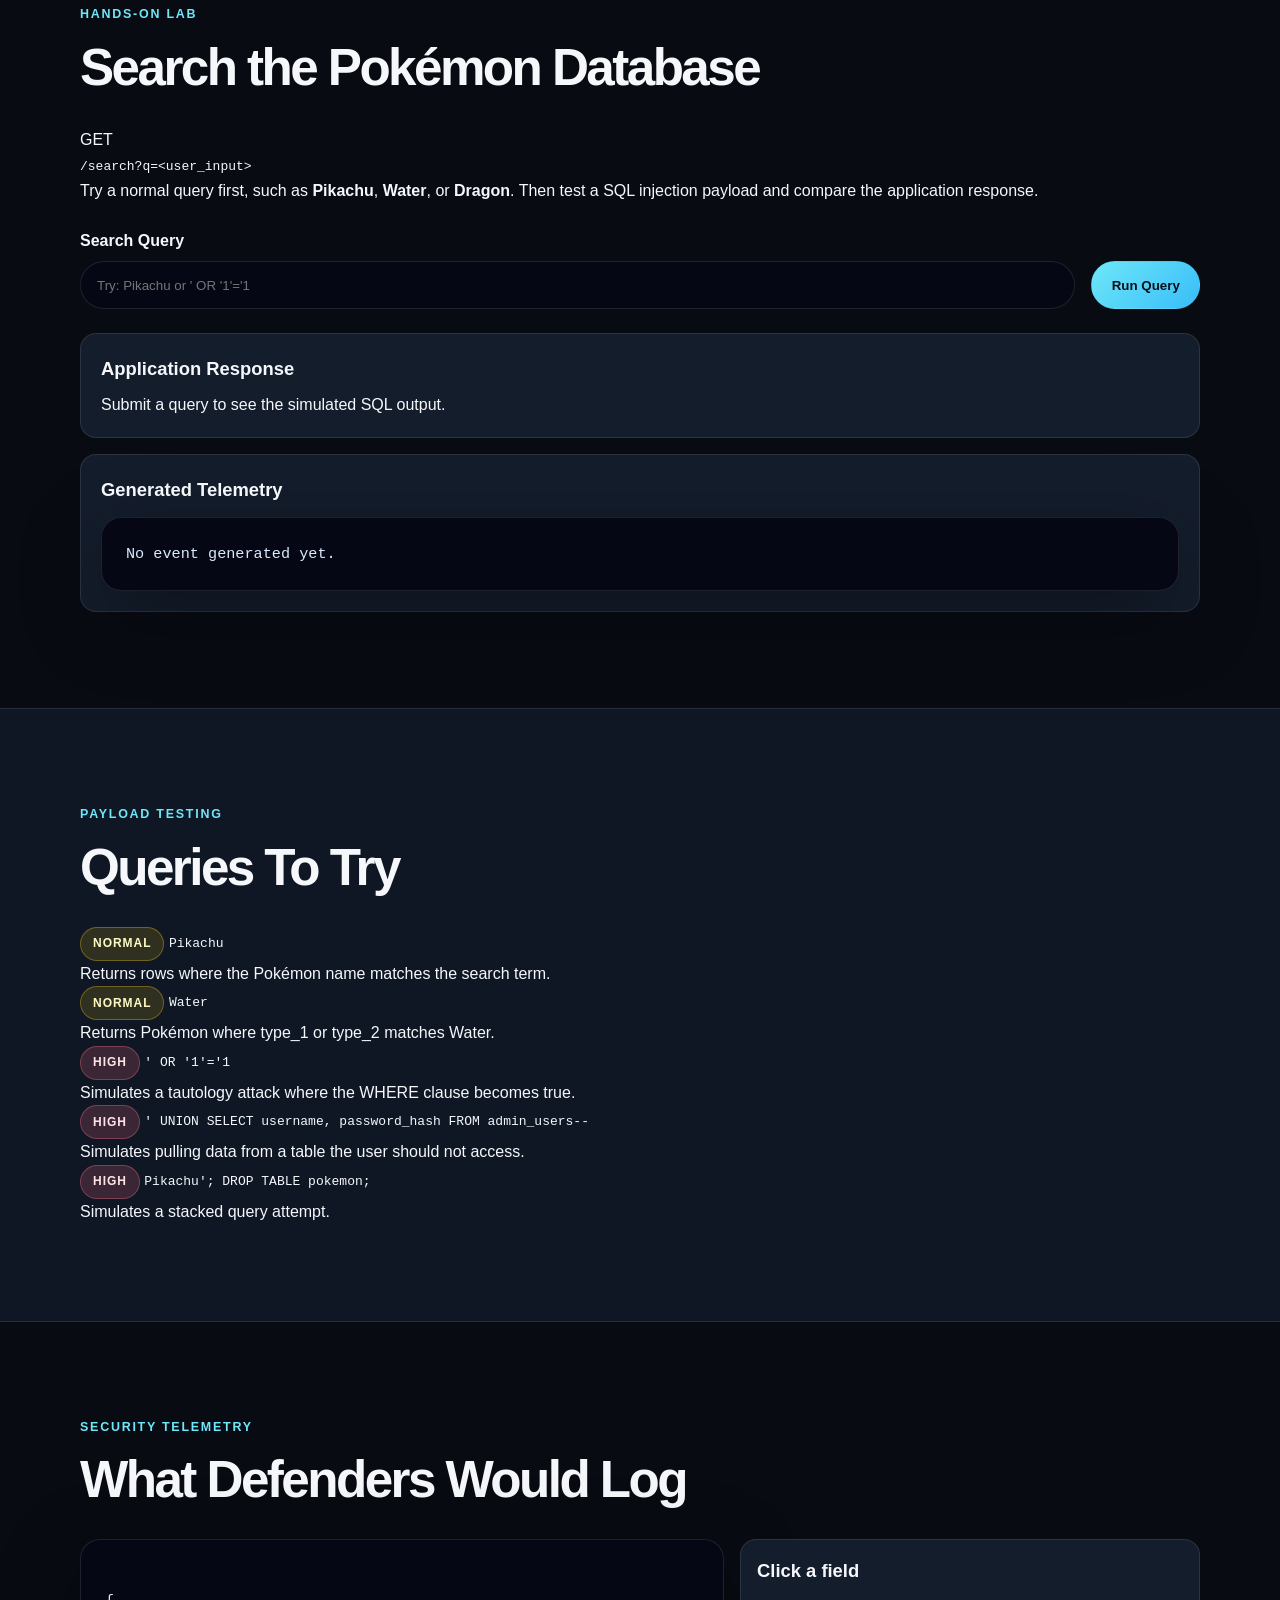
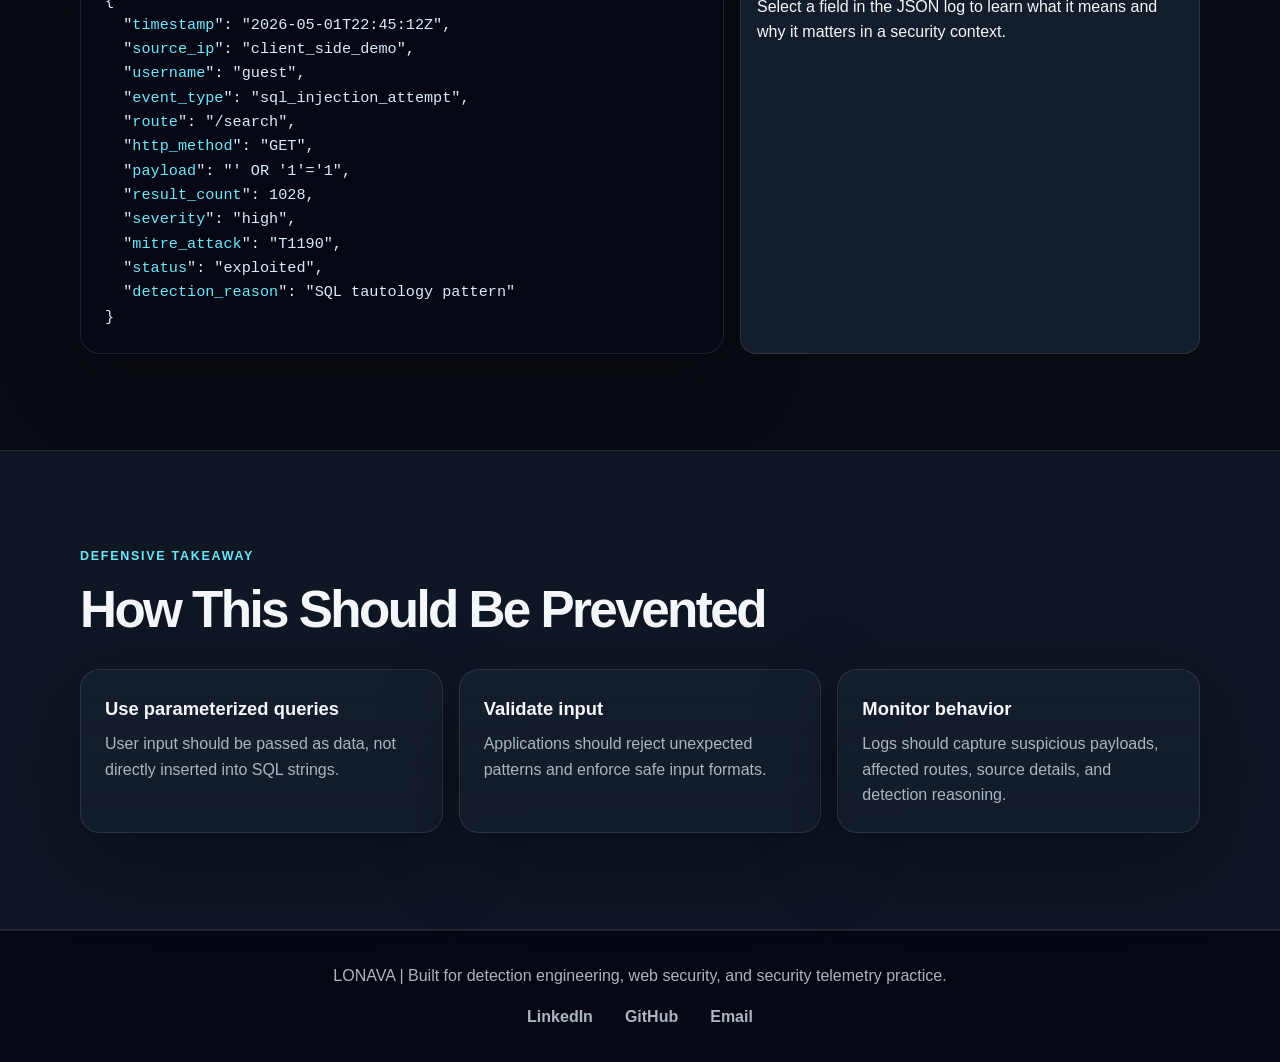
==== commit 6302de1b: "fix: finally fixed Attack Types Dropdown" ====
--- a/attacks/sql-injection.html
+++ b/attacks/sql-injection.html
@@ -15,7 +15,7 @@
       <a href="../index.html">Home</a>
 
       <div class="dropdown">
-        <span class="dropdown-toggle">Attack Types</span>
+        <button class="dropdown-toggle" type="button">Attack Types</button>
 
         <div class="dropdown-menu">
           <a href="sql-injection.html">SQL Injection</a>
--- a/style.css
+++ b/style.css
@@ -85,6 +85,7 @@
 .dropdown {
   position: relative;
   cursor: pointer;
+  padding-bottom: 0.75rem;
 }
 
 /* The visible text */
@@ -101,7 +102,7 @@
 /* Hidden menu */
 .dropdown-menu {
   position: absolute;
-  top: 120%;
+  top: 100%;
   left: 0;
   background: var(--bg-card);
   border: 1px solid var(--border);
@@ -109,16 +110,21 @@
   box-shadow: var(--shadow);
   padding: 0.5rem 0;
   min-width: 200px;
+  z-index: 1000;
 
   opacity: 0;
+  visibility: hidden;
   pointer-events: none;
-  transform: translateY(10px);
-  transition: all 0.2s ease;
-}
+  transform: translateY(6px);
+  transition: opacity 0.2s ease, transform 0.2s ease, visibility 0.2s ease;
+}
+
 
 /* Show on hover */
-.dropdown:hover .dropdown-menu {
+.dropdown:hover .dropdown-menu,
+.dropdown:focus-within .dropdown-menu {
   opacity: 1;
+  visibility: visible;
   pointer-events: auto;
   transform: translateY(0);
 }
@@ -131,11 +137,17 @@
   transition: background 0.2s ease, color 0.2s ease;
 }
 
-.dropdown-menu a:hover {
-  background: var(--bg-card-soft);
-  color: var(--accent);
-}
-
+.dropdown-toggle {
+  border: none;
+  background: transparent;
+  color: var(--text-muted);
+  font: inherit;
+  cursor: pointer;
+}
+
+.dropdown-toggle:hover {
+  color: var(--accent);
+}
 .lab-form {
   margin-top: 1.5rem;
 }
@@ -584,7 +596,7 @@
 
 body.light-mode .eyebrow,
 body.light-mode .sql-table-name{
- color: #007485;
+ color: #33aabb;
 }
 
 body.light-mode .log-field {
@@ -608,7 +620,7 @@
 }
 
 body.light-mode .footer {
-  background: #eaf0f8;
+  background: linear-gradient(180deg, #eaf0f8, #f5f7fb);
   color: var(--text-muted);
   border-top: 1px solid var(--border);
 }
@@ -617,9 +629,6 @@
   color: var(--lightmode-accent);
 }
 
-body.light-mode .footer {
-  background: linear-gradient(180deg, #eaf0f8, #f5f7fb);
-}
 
 body.light-mode .severity.medium {
   color: #5b5000;
@@ -664,4 +673,4 @@
 .theme-toggle:hover {
   color: var(--accent);
   transform: translateY(-1px);
-};+}
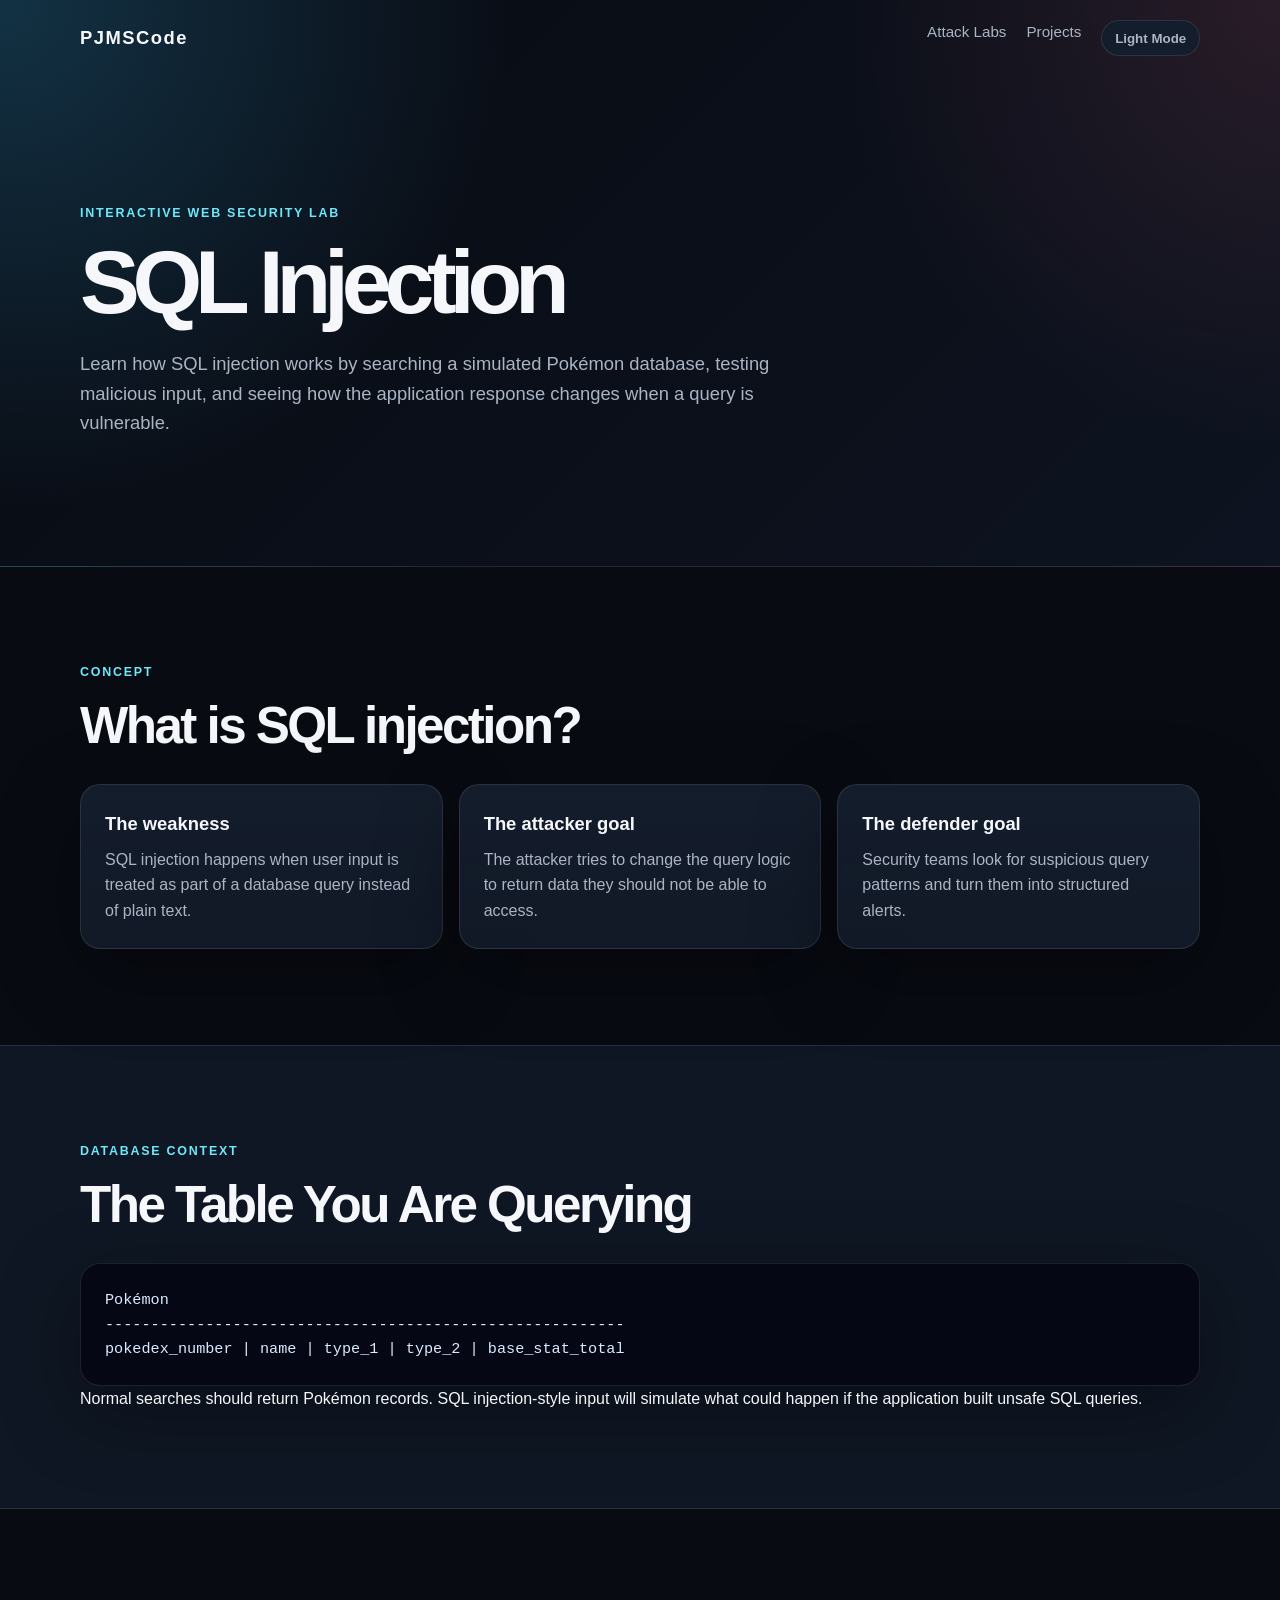
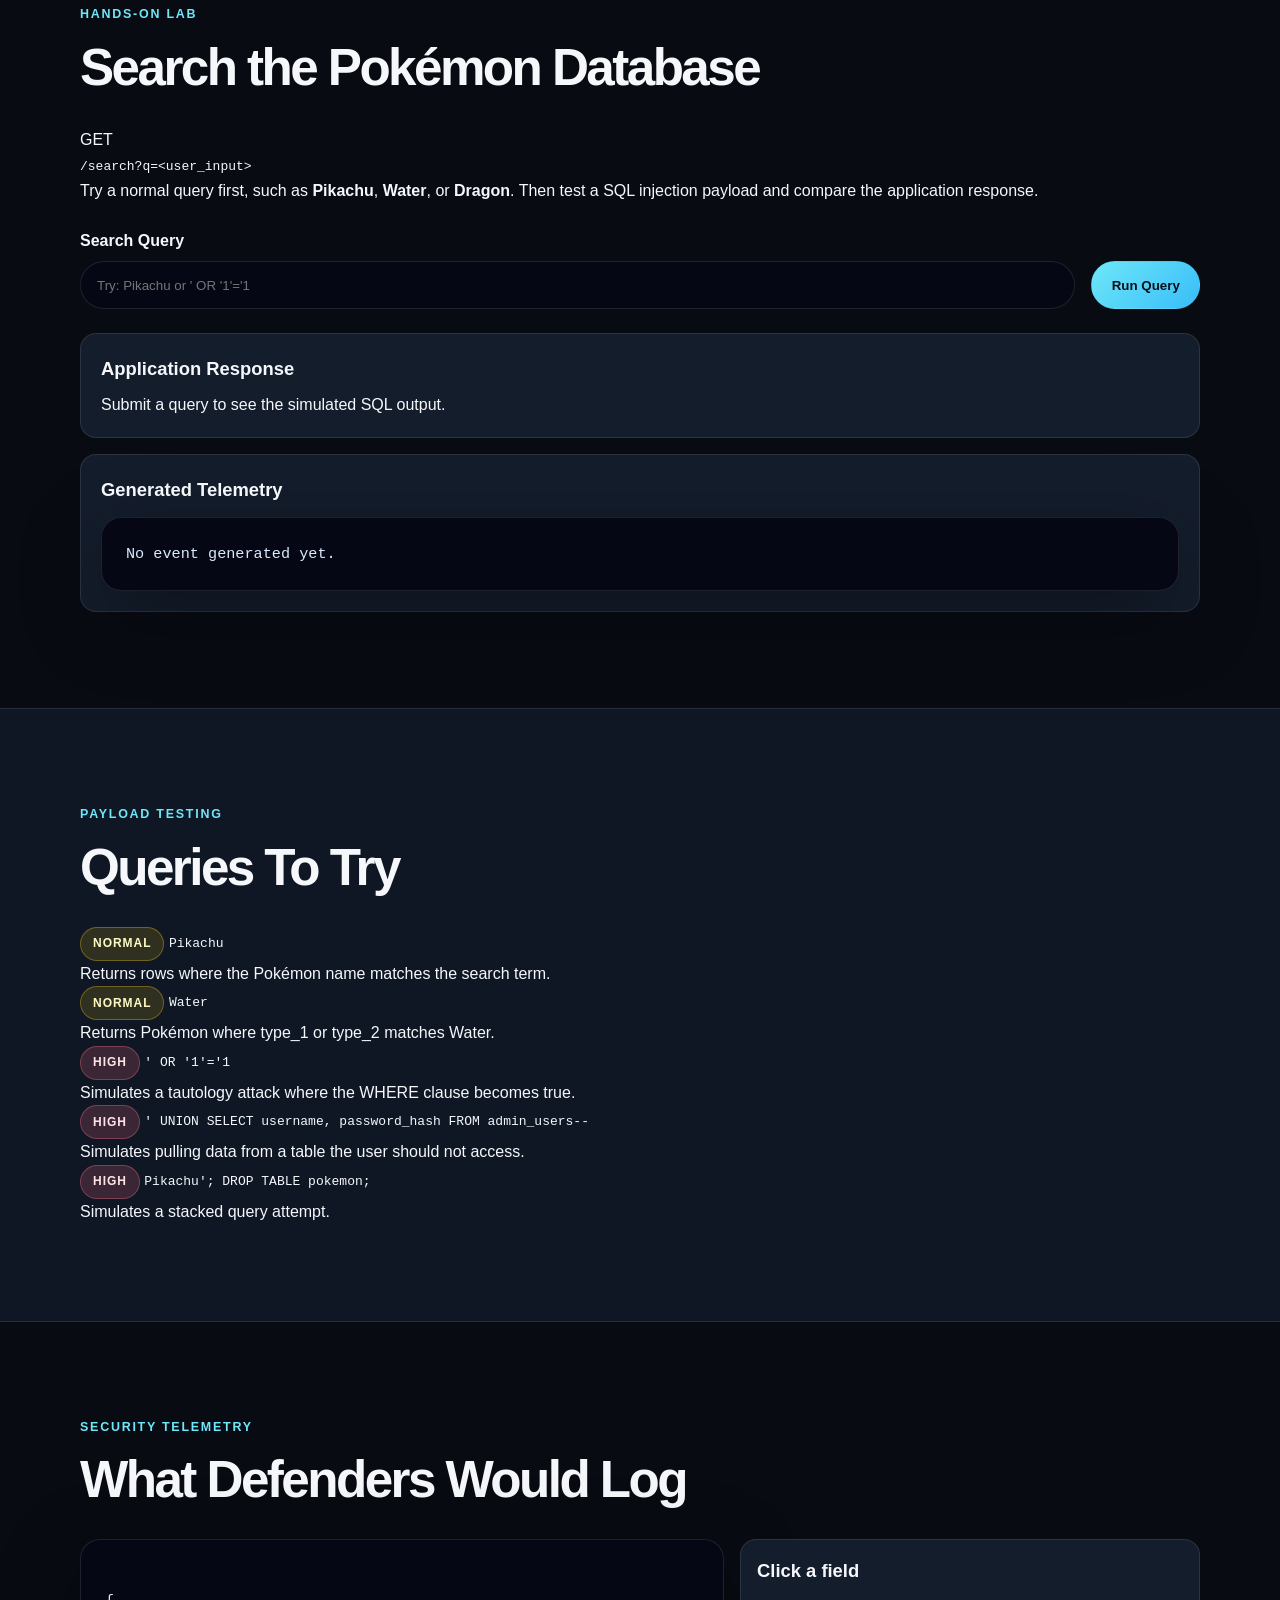
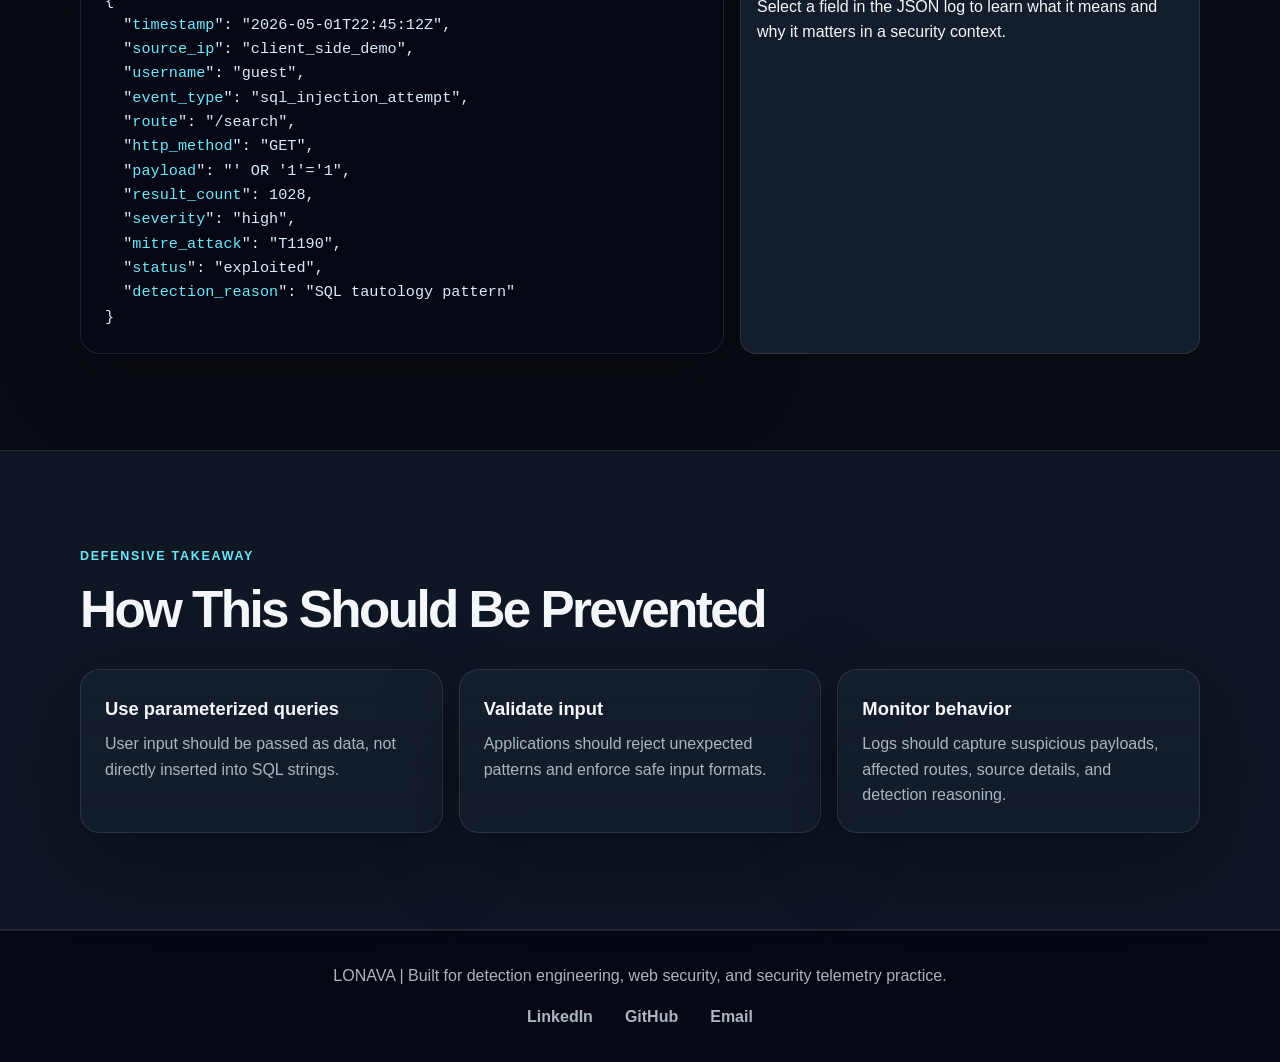
==== commit 06fc2d40: "fix: fixing the navigation bar for this page. Adding the project and getting rid of the Contact/Abou" ====
--- a/attacks/sql-injection.html
+++ b/attacks/sql-injection.html
@@ -4,44 +4,47 @@
   <meta charset="UTF-8" />
   <meta name="viewport" content="width=device-width, initial-scale=1.0" />
   <title>SQL Injection Lab</title>
-  <link rel="stylesheet" href="../style.css" />
+  <link rel="stylesheet" href="../style.css?v=2" />
 </head>
 <body>
-<header class="site-header attack-page-header">
-  <nav class="navbar">
-    <a class="logo" href="../index.html">PJMSCode</a>
-
-    <div class="nav-links">
-      <a href="../index.html">Home</a>
-
-      <div class="dropdown">
-        <button class="dropdown-toggle" type="button">Attack Types</button>
-
-        <div class="dropdown-menu">
-          <a href="sql-injection.html">SQL Injection</a>
-          <a href="xss.html">XSS</a>
-          <a href="brute-force.html">Brute Force</a>
-          <a href="path-traversal.html">Path Traversal</a>
-        </div>
-      </div>
-
-      <a href="#lab">Lab</a>
-      <a href="#telemetry">Telemetry</a>
-
-      <button id="theme-toggle" class="theme-toggle" type="button">
-        Light Mode
-      </button>
-    </div>
-  </nav>
-
-  <section class="hero attack-hero">
-    <p class="eyebrow">Interactive Web Security Lab</p>
-    <h1>SQL Injection</h1>
-    <p class="hero-text">
-      Learn how SQL injection works by searching a simulated Pokémon database, testing malicious input, and seeing how the application response changes when a query is vulnerable.
-    </p>
-  </section>
-</header>
+  <header class="site-header attack-page-header">
+    <nav class="navbar">
+      <a class="logo" href="../index.html">PJMSCode</a>
+
+      <div class="nav-links">
+        <div class="dropdown">
+          <button class="dropdown-toggle" type="button">Attack Labs</button>
+
+          <div class="dropdown-menu">
+            <a href="sql-injection.html">SQL Injection</a>
+            <a href="xss.html">XSS</a>
+            <a href="brute-force.html">Brute Force</a>
+            <a href="path-traversal.html">Path Traversal</a>
+          </div>
+        </div>
+
+        <div class="dropdown">
+          <button class="dropdown-toggle" type="button">Projects</button>
+
+          <div class="dropdown-menu">
+            <a href="homelab.html">Homelab</a>
+            <a href="mobile-security.html">Mobile Security</a>
+            <a href="capstone.html">Capstone</a>
+          </div>
+        </div>
+        
+          <button id="theme-toggle" class="theme-toggle" type="button">Light Mode</button>
+        </div>
+    </nav>
+
+    <section class="hero attack-hero">
+      <p class="eyebrow">Interactive Web Security Lab</p>
+      <h1>SQL Injection</h1>
+      <p class="hero-text">
+        Learn how SQL injection works by searching a simulated Pokémon database, testing malicious input, and seeing how the application response changes when a query is vulnerable.
+      </p>
+    </section>
+  </header>
 
 <main>
   <section class="section">
@@ -236,9 +239,9 @@
       <p>LONAVA | Built for detection engineering, web security, and security telemetry practice.</p>
 
       <div class="footer-links">
-        <a href="https://www.linkedin.com/in/YOUR-LINKEDIN" target="_blank">LinkedIn</a>
-        <a href="https://github.com/YOUR-GITHUB" target="_blank">GitHub</a>
-        <a href="mailto:YOUR-EMAIL@example.com">Email</a>
+        <a href="https://www.linkedin.com/in/pj-james/" target="_blank">LinkedIn</a>
+        <a href="https://github.com/PJMSCode" target="_blank">GitHub</a>
+        <a href="mailto:pjames.csec@gmail.com">Email</a>
       </div>
     </div>
   </footer>
